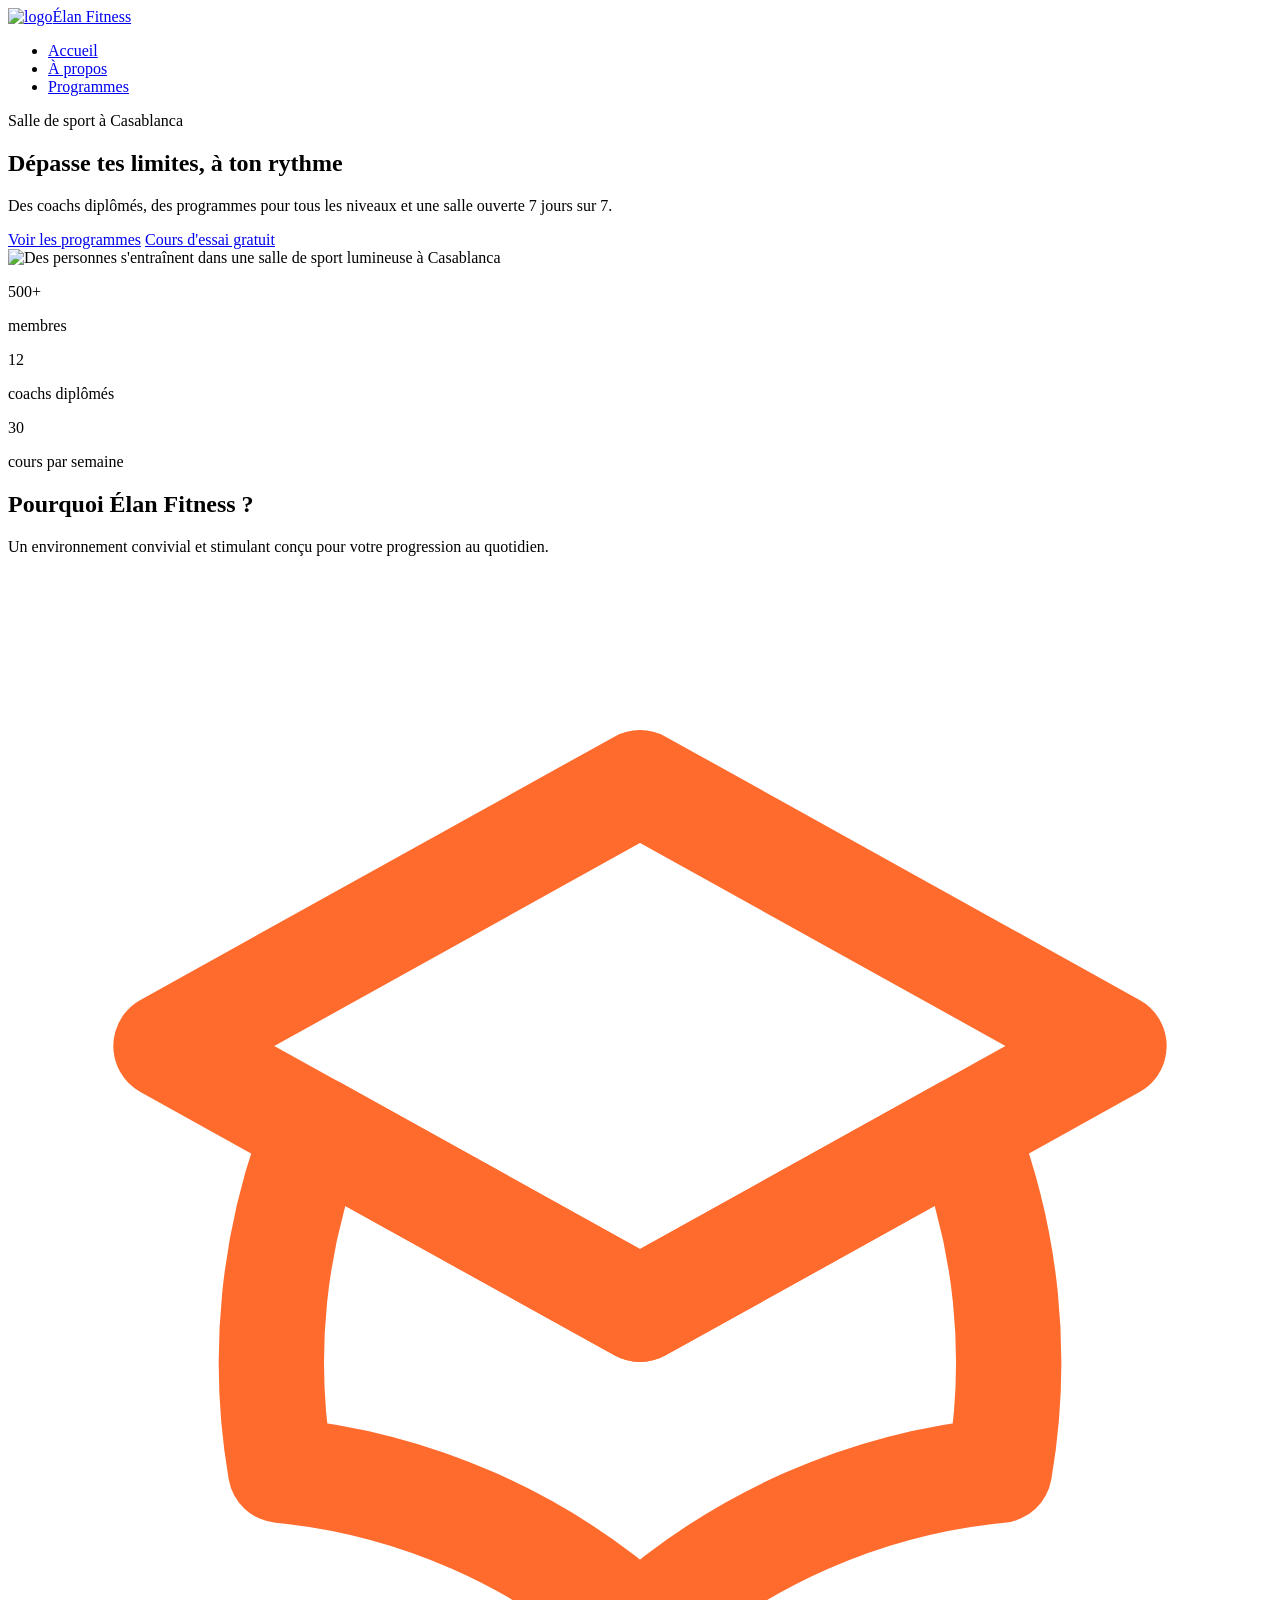
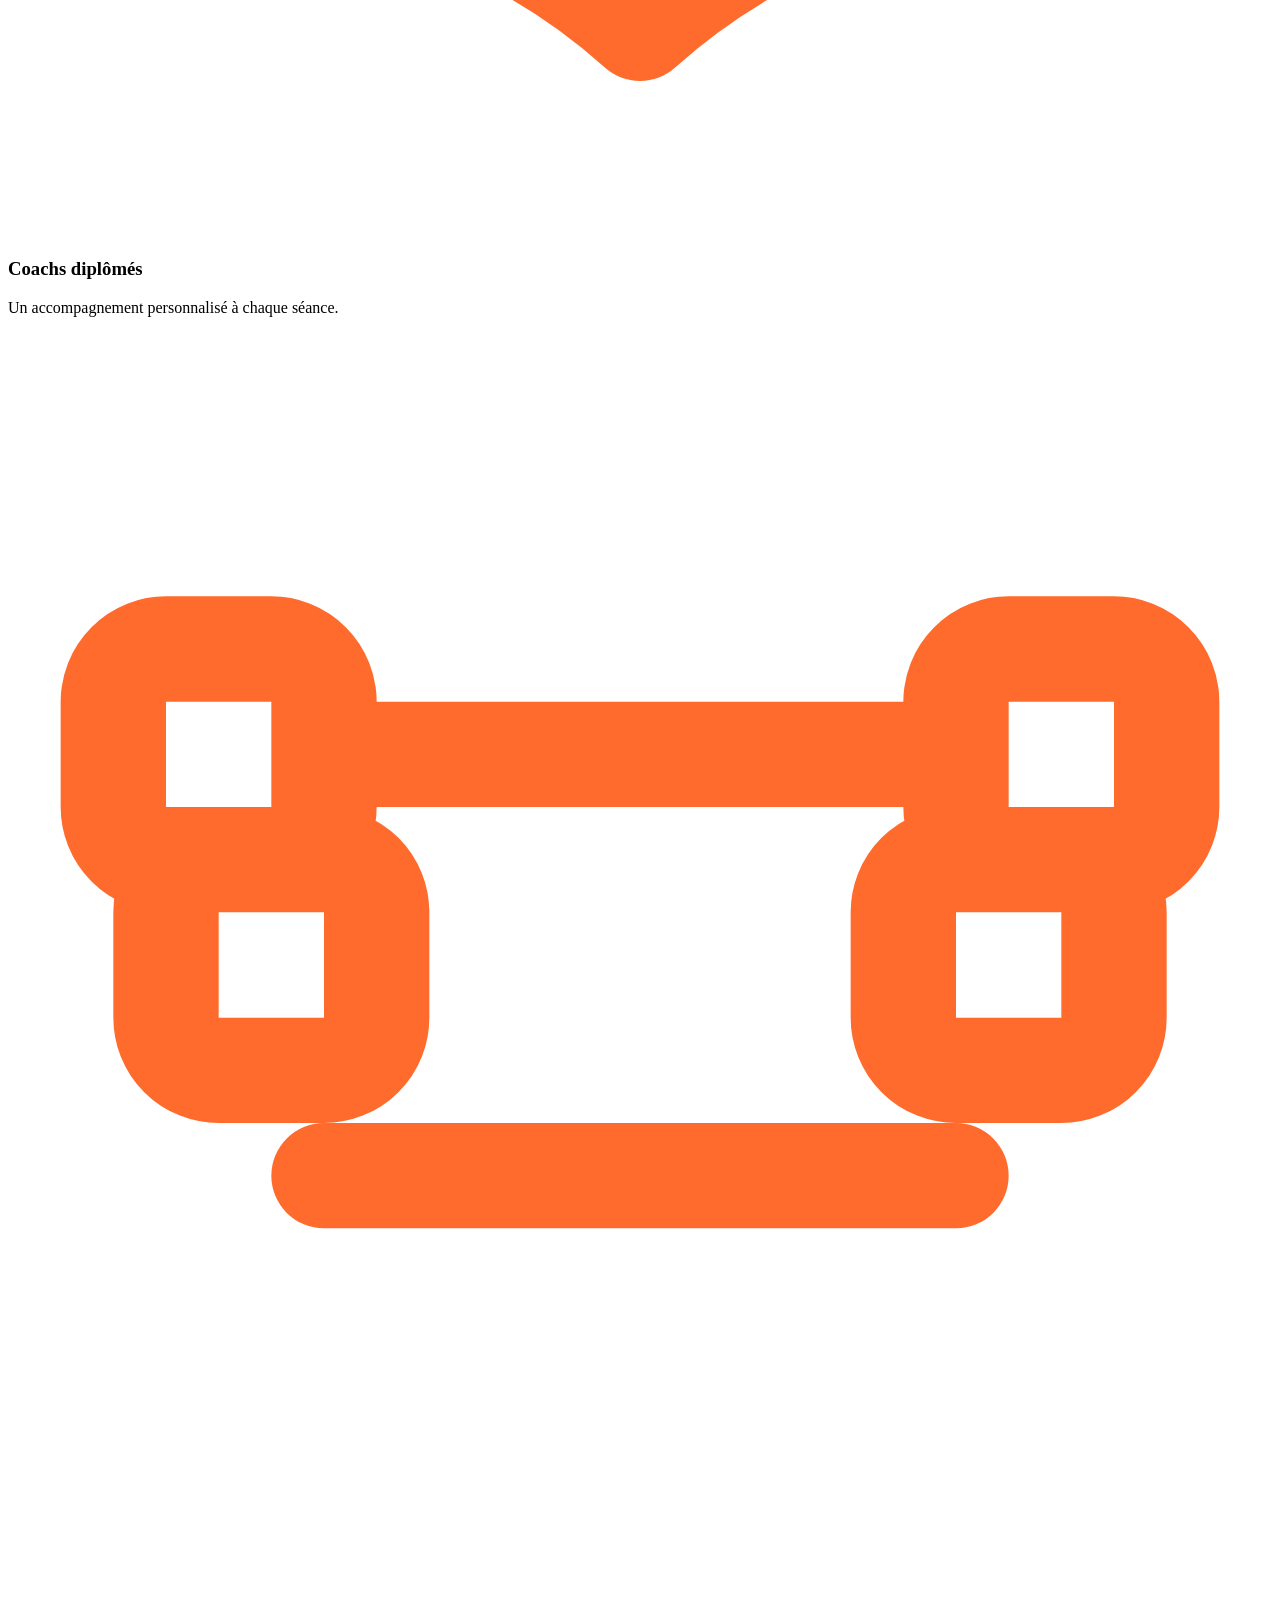
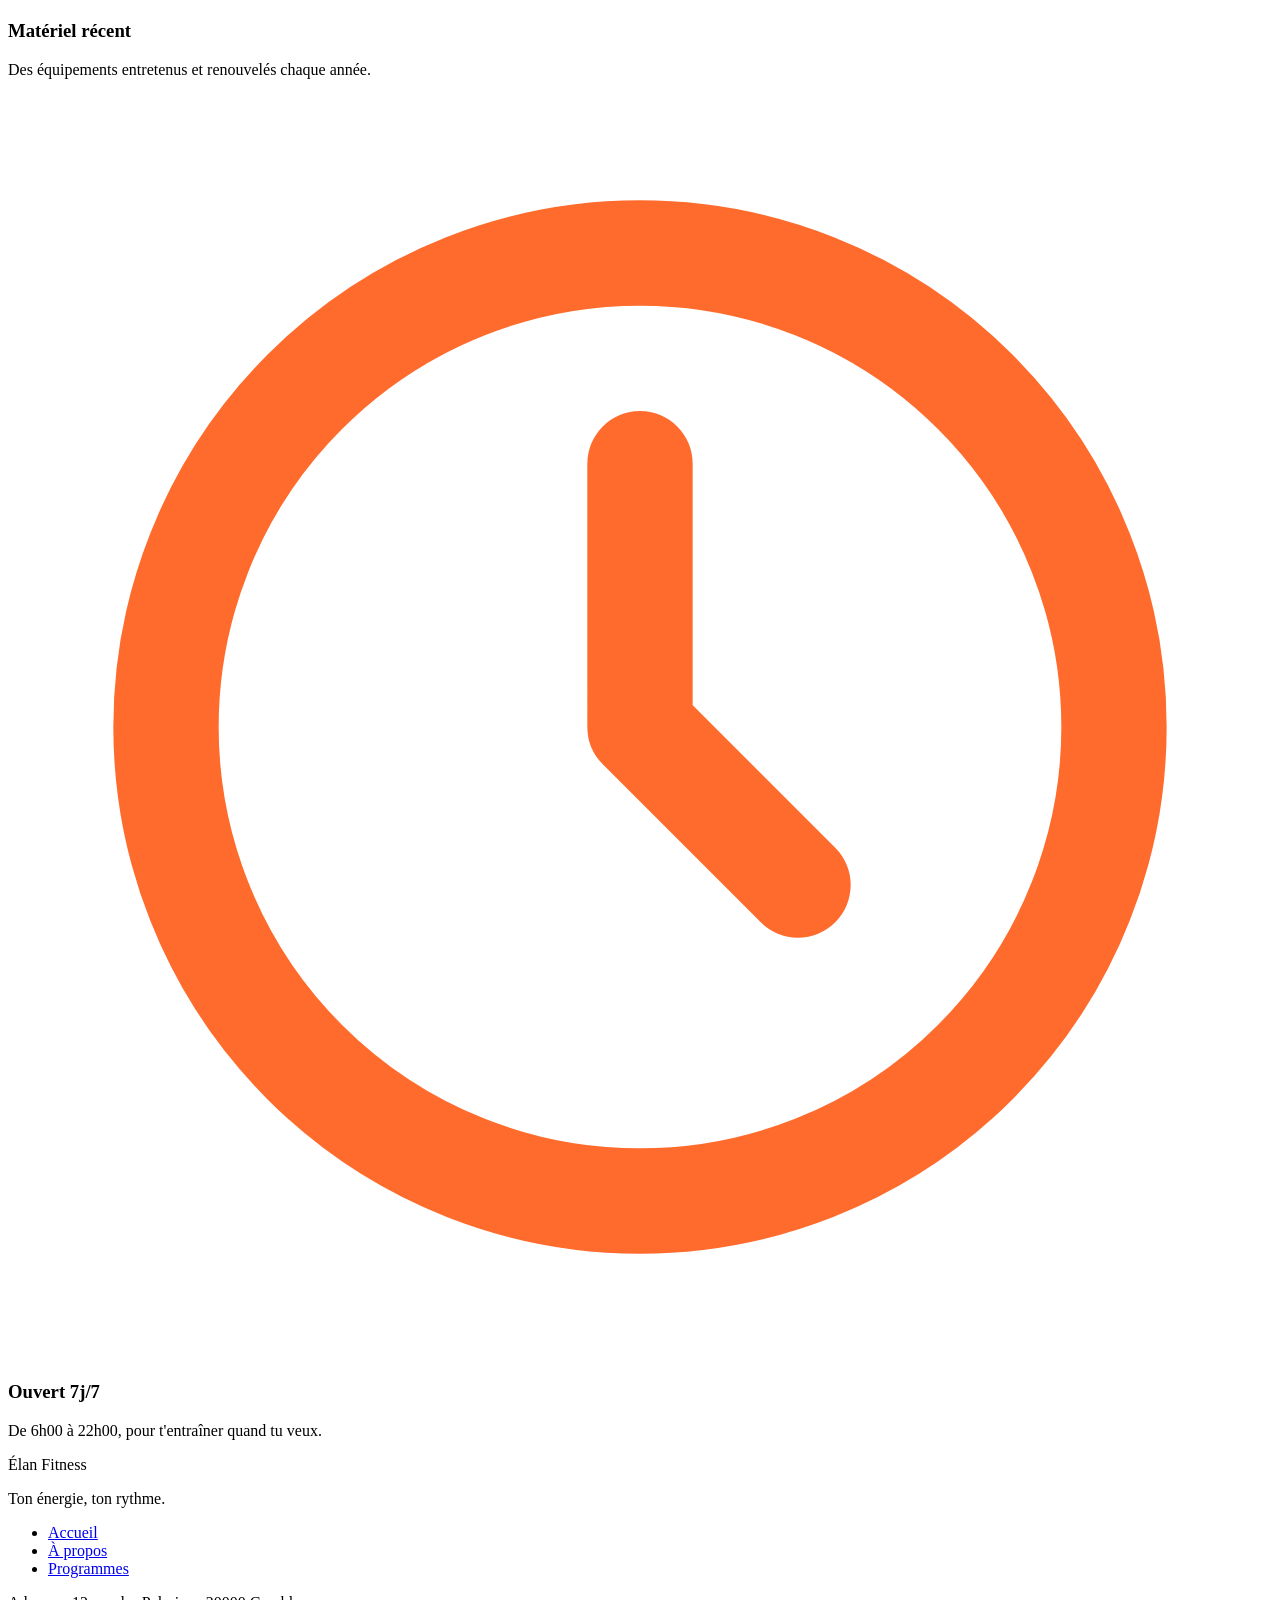
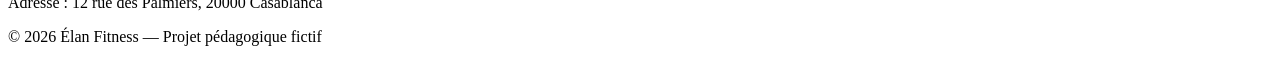
==== index.html @ 349bbafe "Add a logo" ====
<!DOCTYPE html>
<html lang="fr">
<head>
  <meta charset="UTF-8">
  <meta name="viewport" content="width=device-width, initial-scale=1">
  <meta name="description" content="Élan Fitness, salle de sport à Casablanca : musculation, yoga, cardio et boxe fitness avec des coachs diplômés. Réservez votre cours d'essai gratuit.">
  <title>Élan Fitness | Salle de sport à Casablanca</title>

  <link rel="preconnect" href="https://fonts.googleapis.com">
  <link rel="preconnect" href="https://fonts.gstatic.com" crossorigin>
  <link href="https://fonts.googleapis.com/css2?family=Inter:wght@400;500;600&family=Poppins:wght@600;700;800&display=swap" rel="stylesheet">

  <link rel="stylesheet" href="style.css">
</head>

<body>

  <header class="en-tete">
    <div class="conteneur en-tete-contenu">
      <a href="index.html" class="logo"><img src="fitnessLogo.jpg" alt="logo" width="60px">Élan Fitness</a>

      <nav aria-label="Navigation principale">
        <ul class="menu">
          <li><a href="index.html" class="lien-actif">Accueil</a></li>
          <li><a href="propos.html">À propos</a></li>
          <li><a href="programmes.html">Programmes</a></li>
        </ul>
      </nav>
    </div>
  </header>

  <main>

    <section id="accueil" class="hero">
      <div class="conteneur">

        <div class="hero-contenu">
          <div class="hero-texte">
            <p class="sur-titre">Salle de sport à Casablanca</p>
            <h1>Dépasse tes limites, à ton rythme</h1>
            <p class="hero-description">
              Des coachs diplômés, des programmes pour tous les niveaux et une salle ouverte 7 jours sur 7.
            </p>
            <div class="boutons">
              <a href="#programmes" class="bouton bouton-principal">Voir les programmes</a>
              <a href="#contact" class="bouton bouton-secondaire">Cours d'essai gratuit</a>
            </div>
          </div>

          <img class="hero-image" src="img/hero.jpg" alt="Des personnes s'entraînent dans une salle de sport lumineuse à Casablanca">
        </div>

        <div class="chiffres">
          <div class="chiffre">
            <p class="chiffre-nombre">500+</p>
            <p>membres</p>
          </div>
          <div class="chiffre">
            <p class="chiffre-nombre">12</p>
            <p>coachs diplômés</p>
          </div>
          <div class="chiffre">
            <p class="chiffre-nombre">30</p>
            <p>cours par semaine</p>
          </div>
        </div>

      </div>
    </section>

    <section class="section section-blanche">
      <div class="conteneur">

        <div class="section-titre">
          <h2>Pourquoi Élan Fitness ?</h2>
          <p>Un environnement convivial et stimulant conçu pour votre progression au quotidien.</p>
        </div>

        <div class="cartes">
          <article class="carte carte-avantage">
            <div class="icone"><img src="img/icone-coach.svg" alt=""></div>
            <h3>Coachs diplômés</h3>
            <p>Un accompagnement personnalisé à chaque séance.</p>
          </article>

          <article class="carte carte-avantage">
            <div class="icone"><img src="img/icone-materiel.svg" alt=""></div>
            <h3>Matériel récent</h3>
            <p>Des équipements entretenus et renouvelés chaque année.</p>
          </article>

          <article class="carte carte-avantage">
            <div class="icone"><img src="img/icone-horloge.svg" alt=""></div>
            <h3>Ouvert 7j/7</h3>
            <p>De 6h00 à 22h00, pour t'entraîner quand tu veux.</p>
          </article>
        </div>

      </div>
    </section>

  </main>

  <footer class="pied-de-page">
    <div class="conteneur">

      <div class="pied-haut">
        <div>
          <p class="logo logo-clair">Élan Fitness</p>
          <p class="slogan">Ton énergie, ton rythme.</p>
        </div>

        <nav aria-label="Navigation du pied de page">
          <ul class="menu menu-pied">
            <li><a href="index.html">Accueil</a></li>
            <li><a href="propos.html">À propos</a></li>
            <li><a href="programmes.html">Programmes</a></li>
          </ul>
        </nav>
      </div>

      <div class="pied-bas">
        <p>Adresse : 12 rue des Palmiers, 20000 Casablanca</p>
        <p>&copy; 2026 Élan Fitness — Projet pédagogique fictif</p>
      </div>

    </div>
  </footer>

</body>
</html>
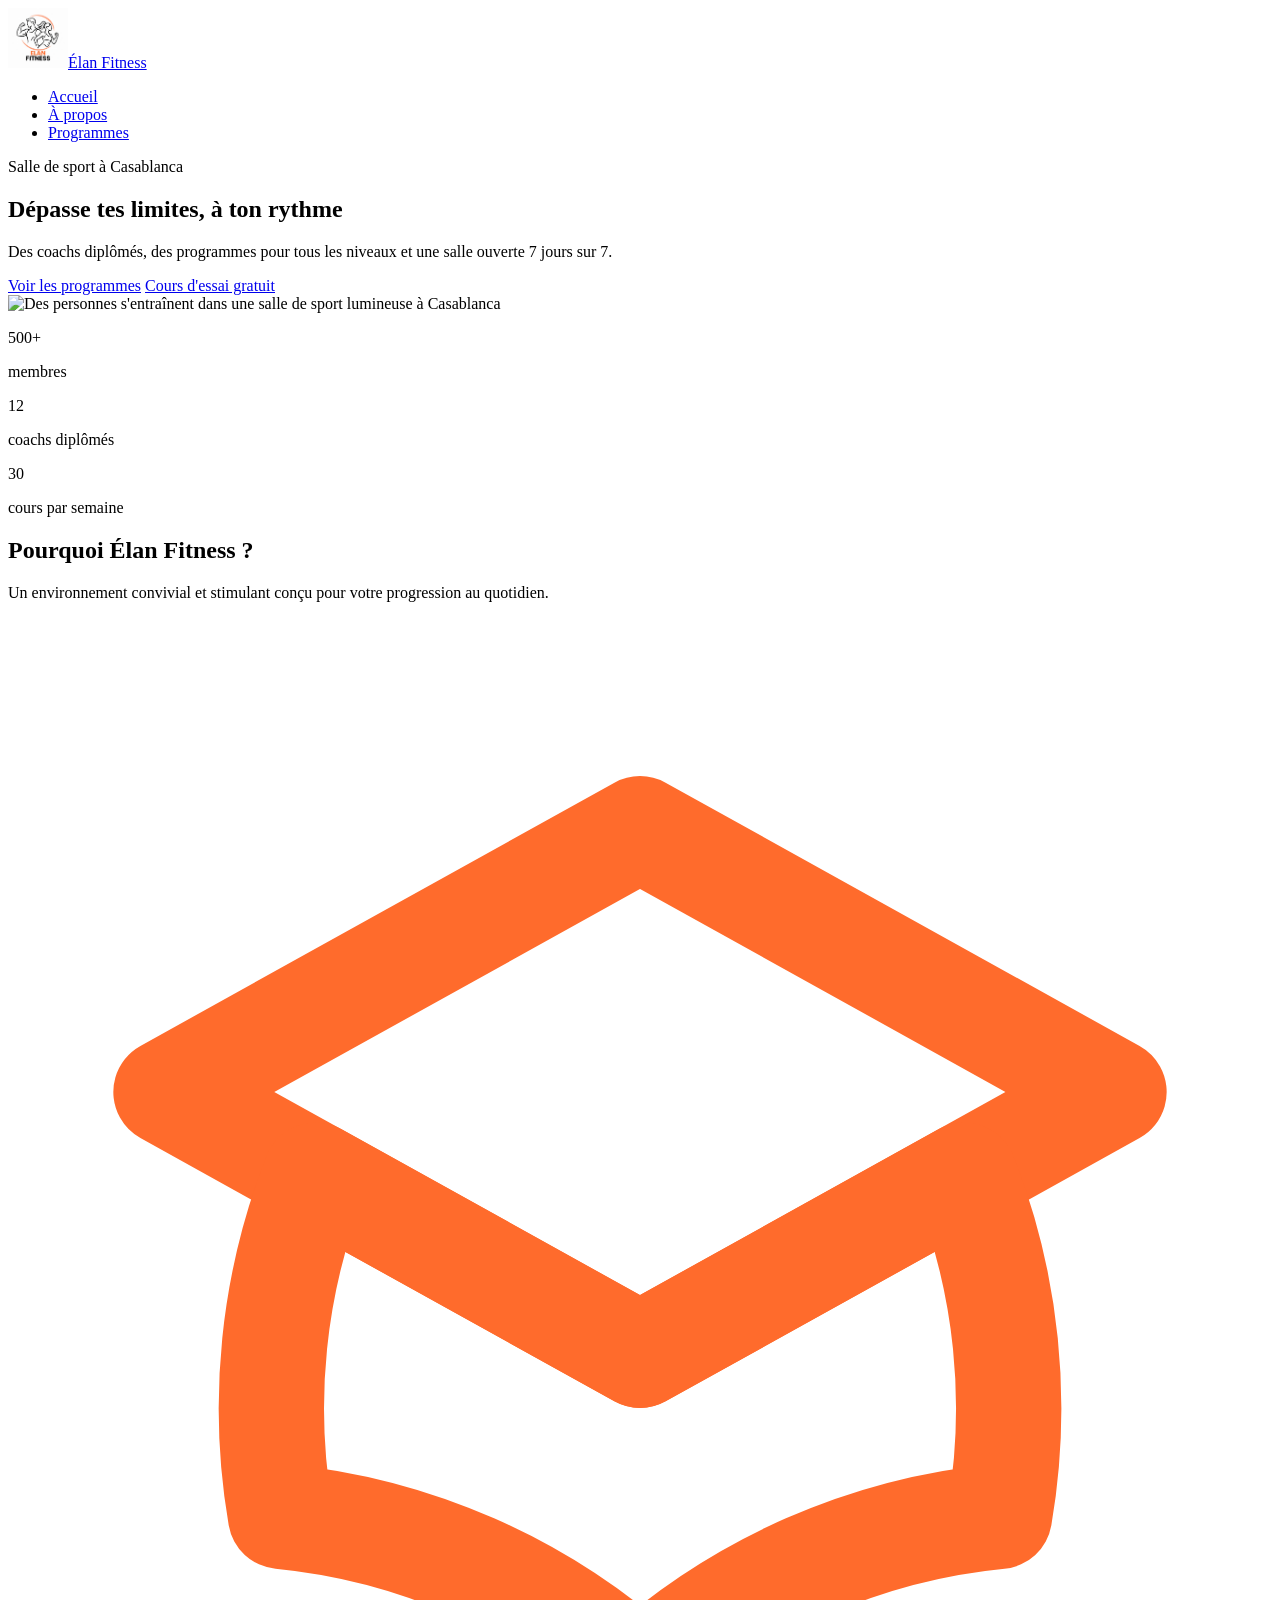
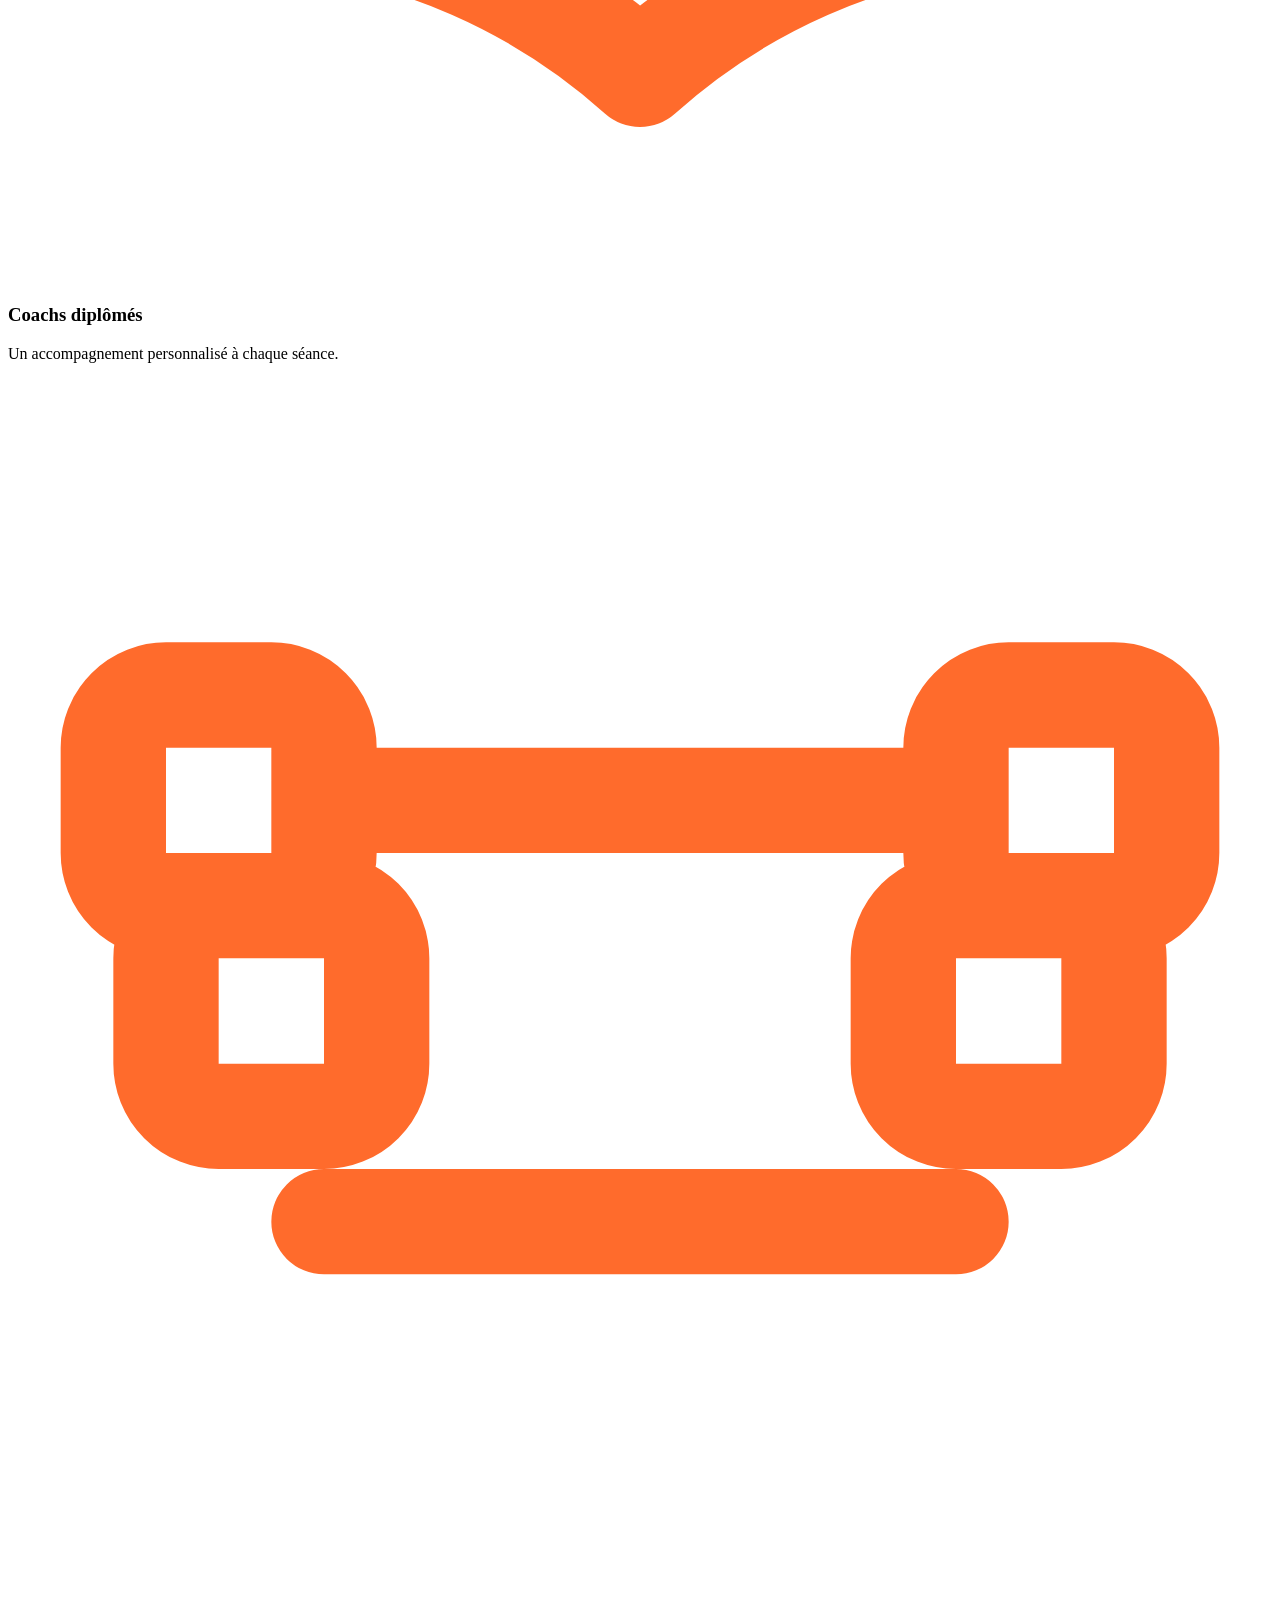
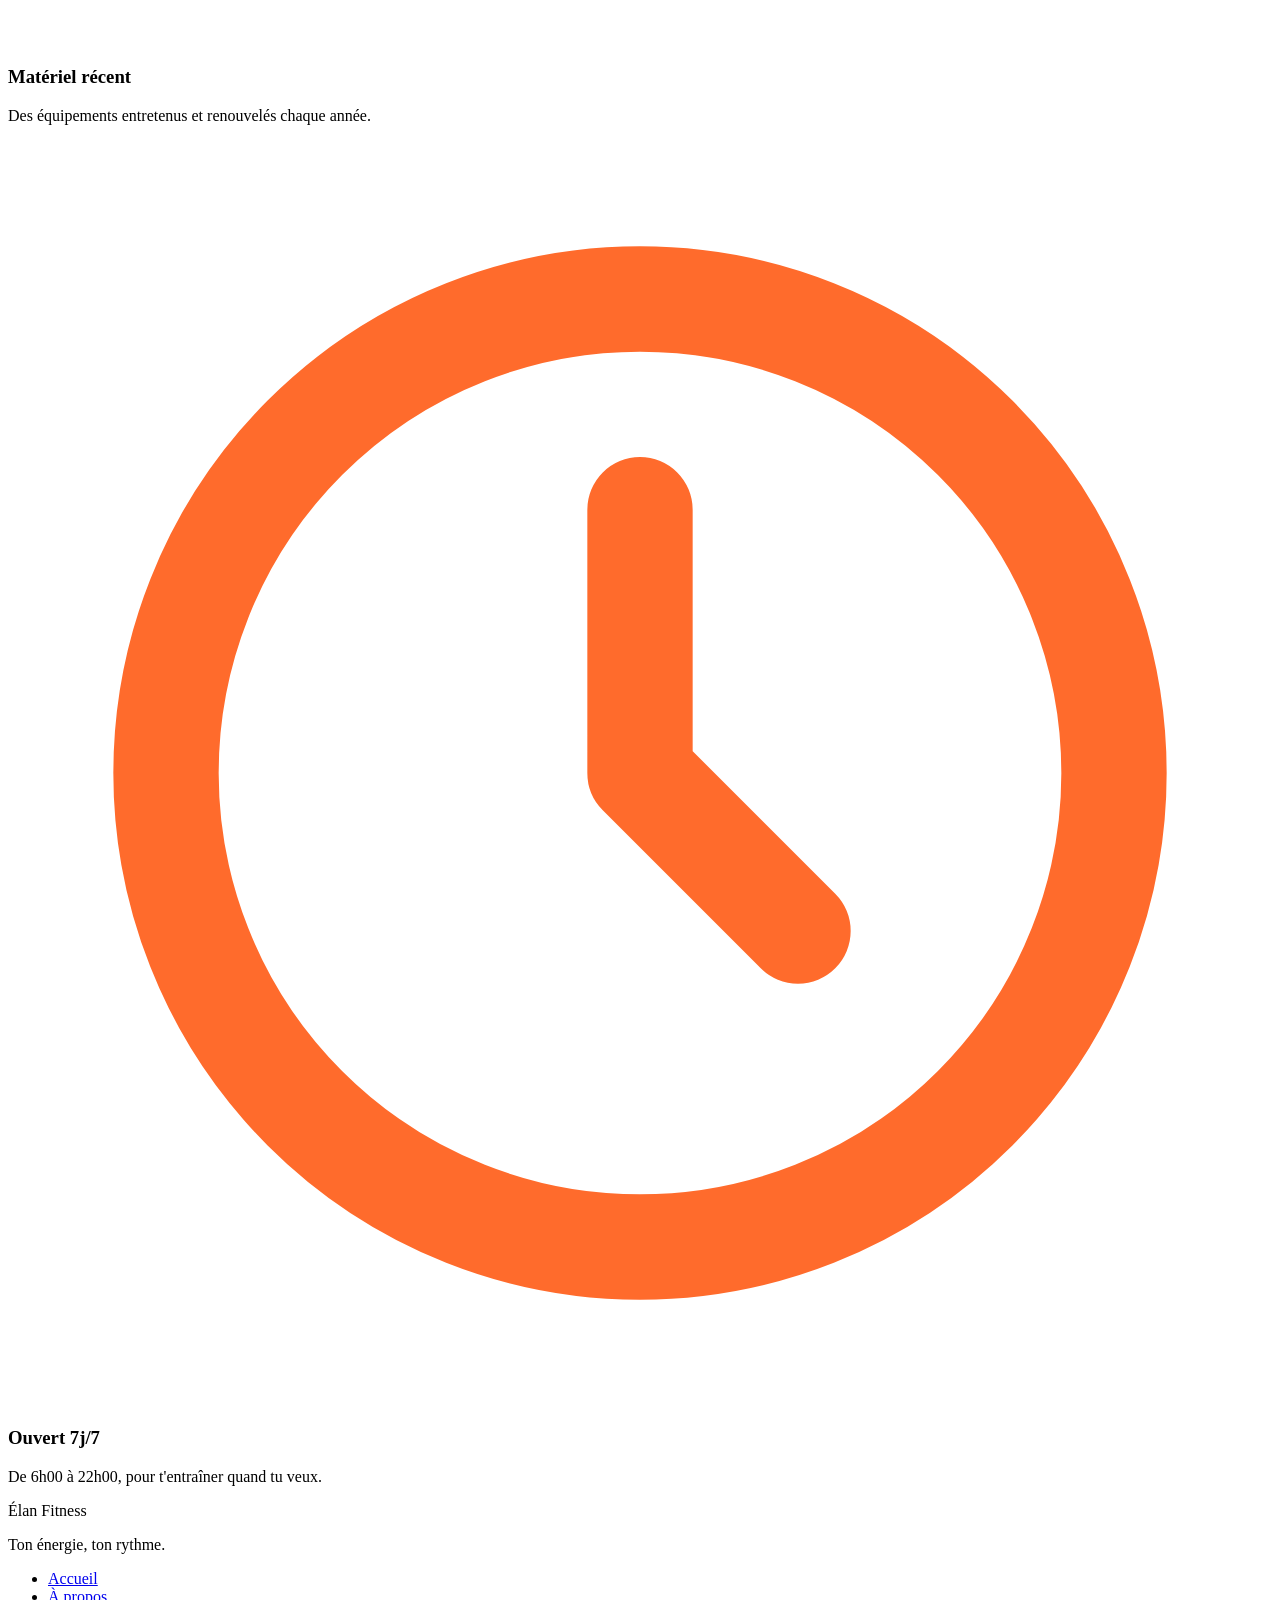
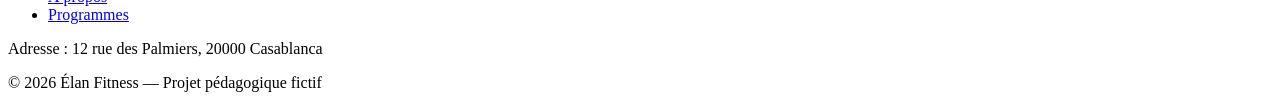
==== commit 3fac2813: "Modification sur logo" ====
--- a/index.html
+++ b/index.html
@@ -17,7 +17,7 @@
 
   <header class="en-tete">
     <div class="conteneur en-tete-contenu">
-      <a href="index.html" class="logo"><img src="fitnessLogo.jpg" alt="logo" width="60px">Élan Fitness</a>
+      <a href="index.html" class="logo"><img src="img/fitnessLogo.jpg" alt="logo" width="60px">Élan Fitness</a>
 
       <nav aria-label="Navigation principale">
         <ul class="menu">
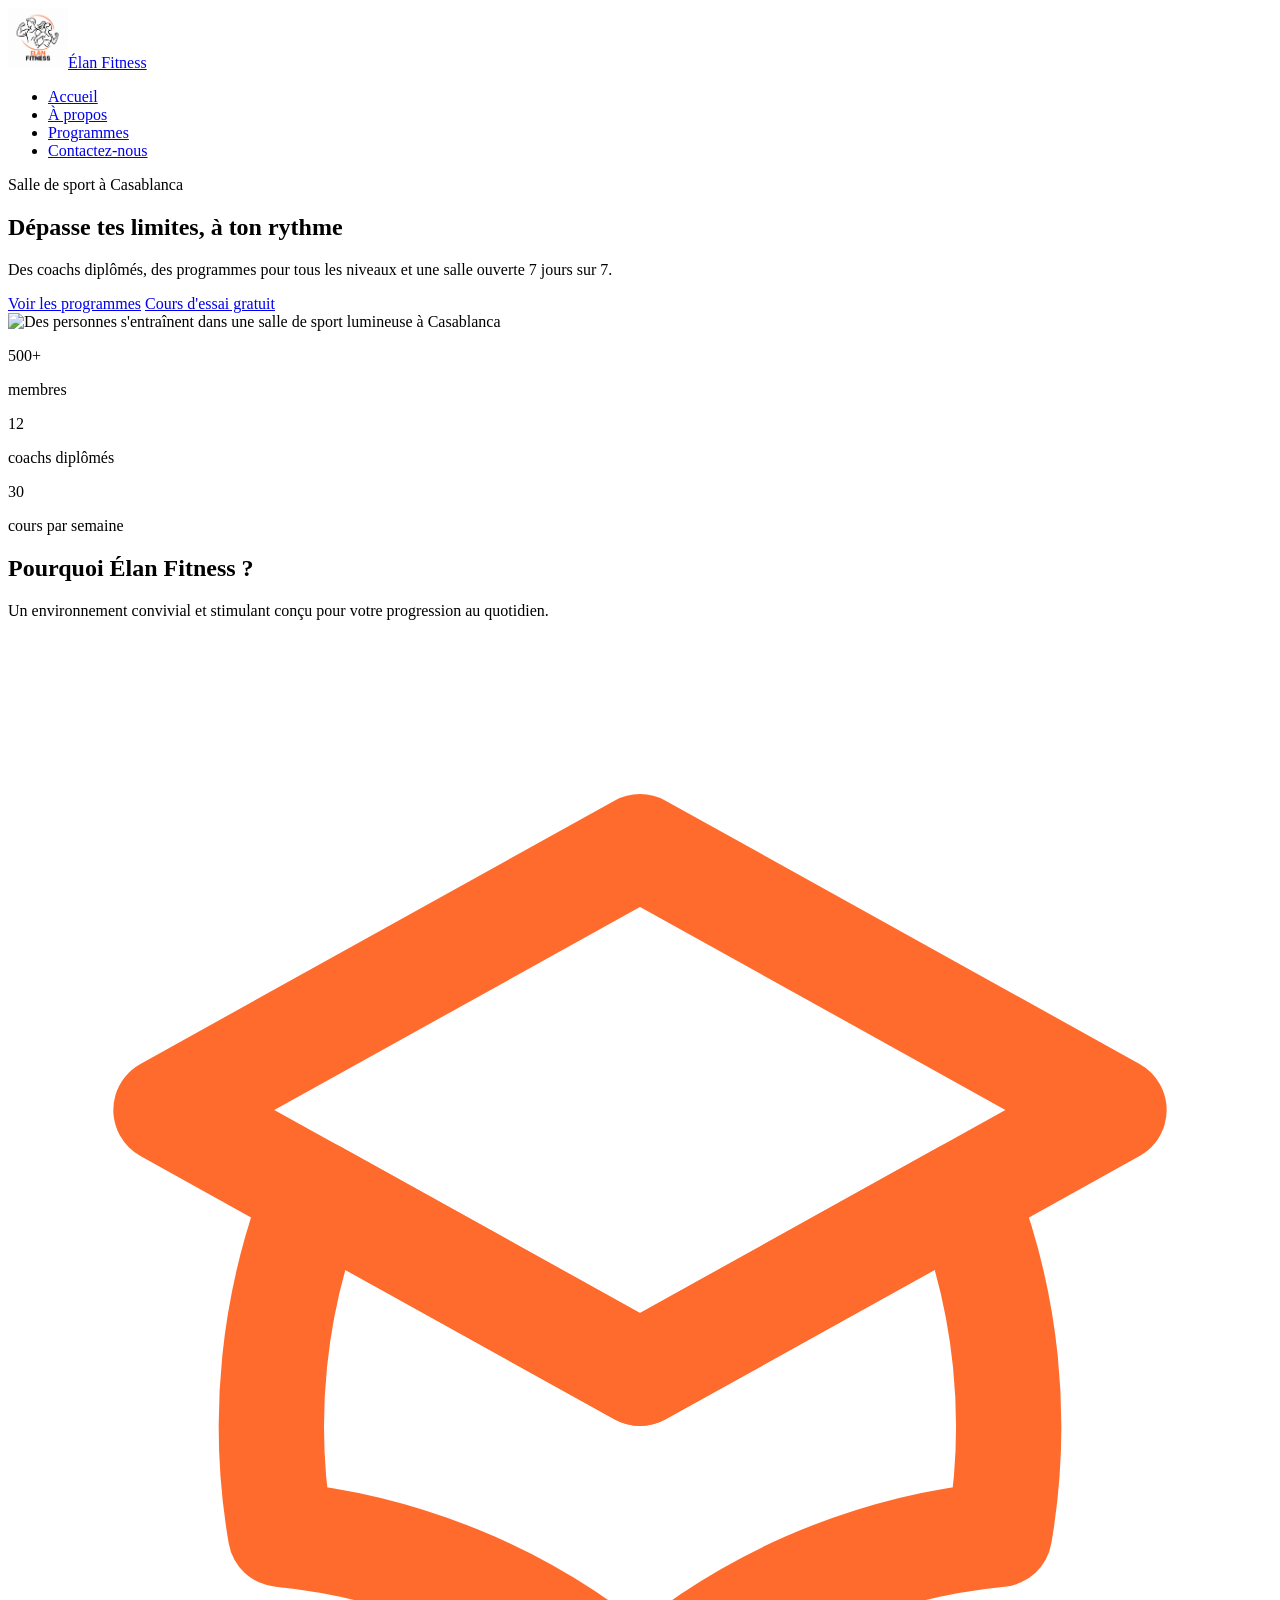
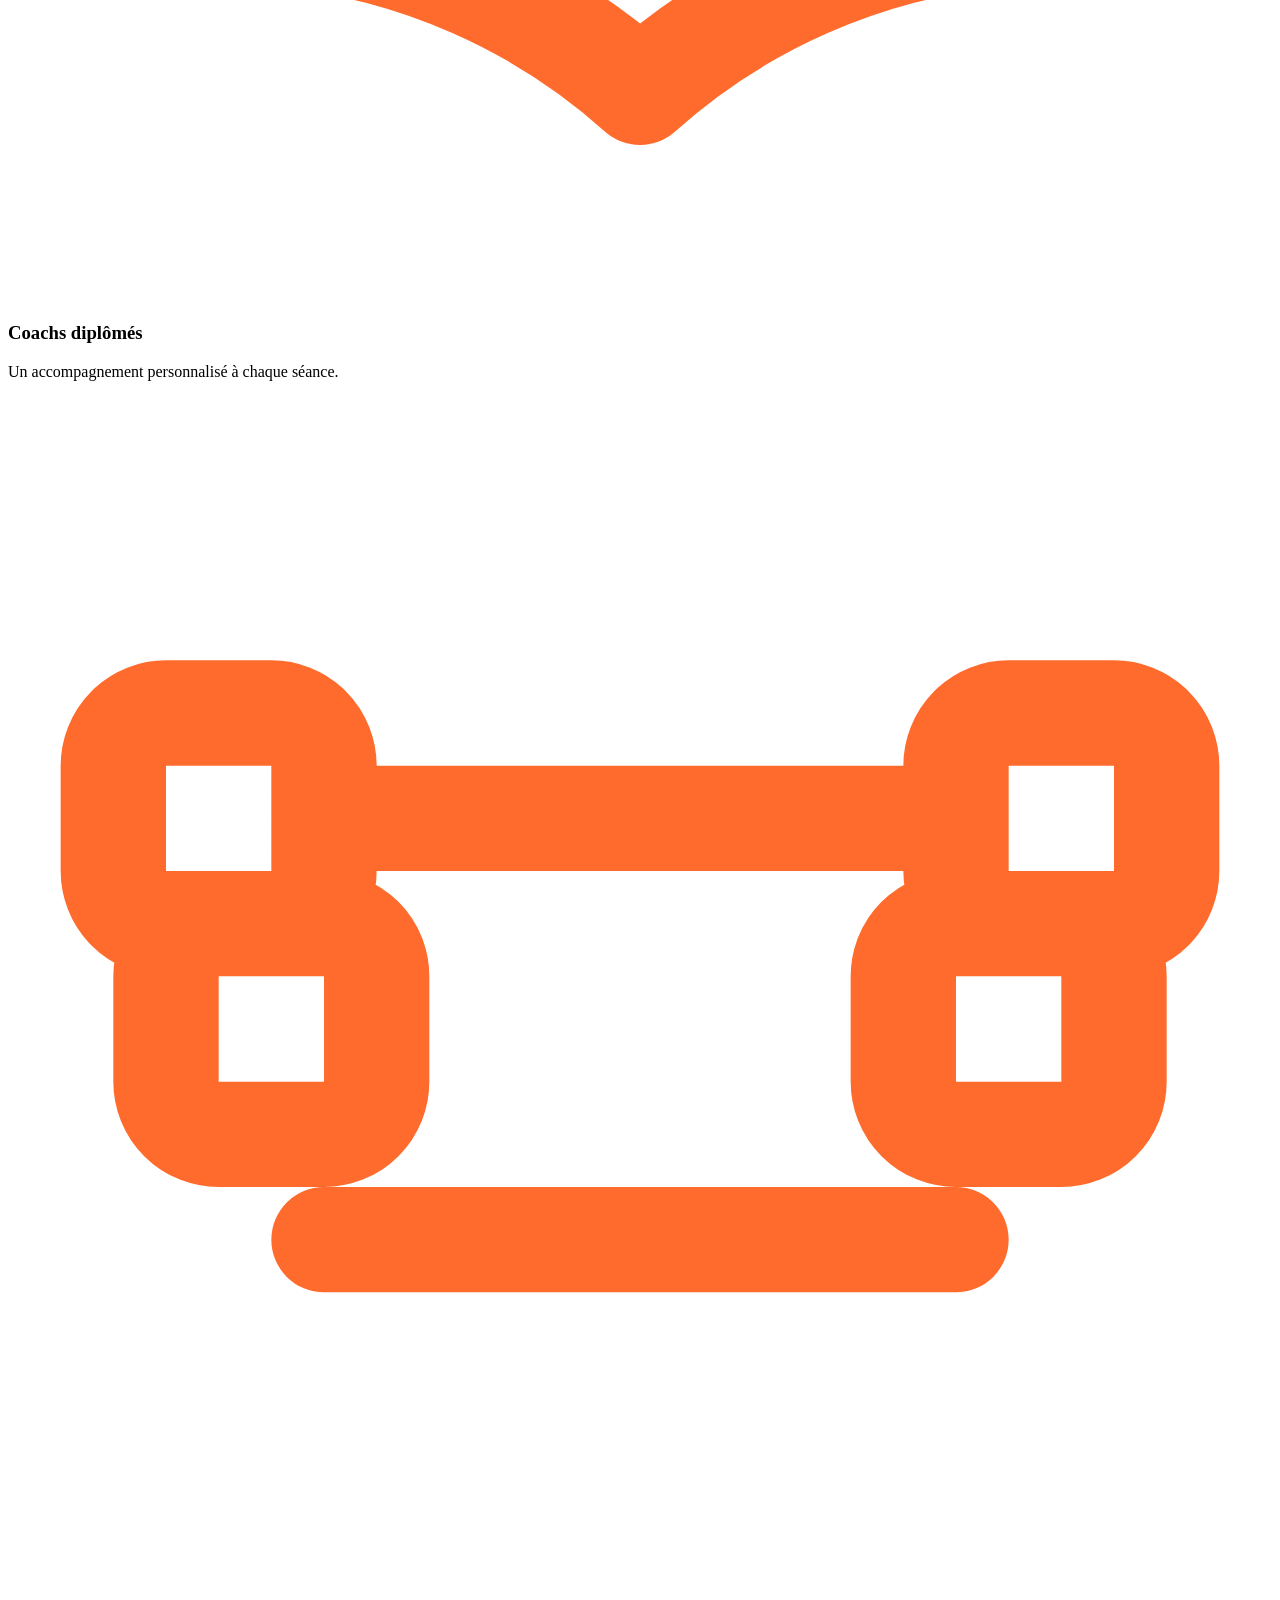
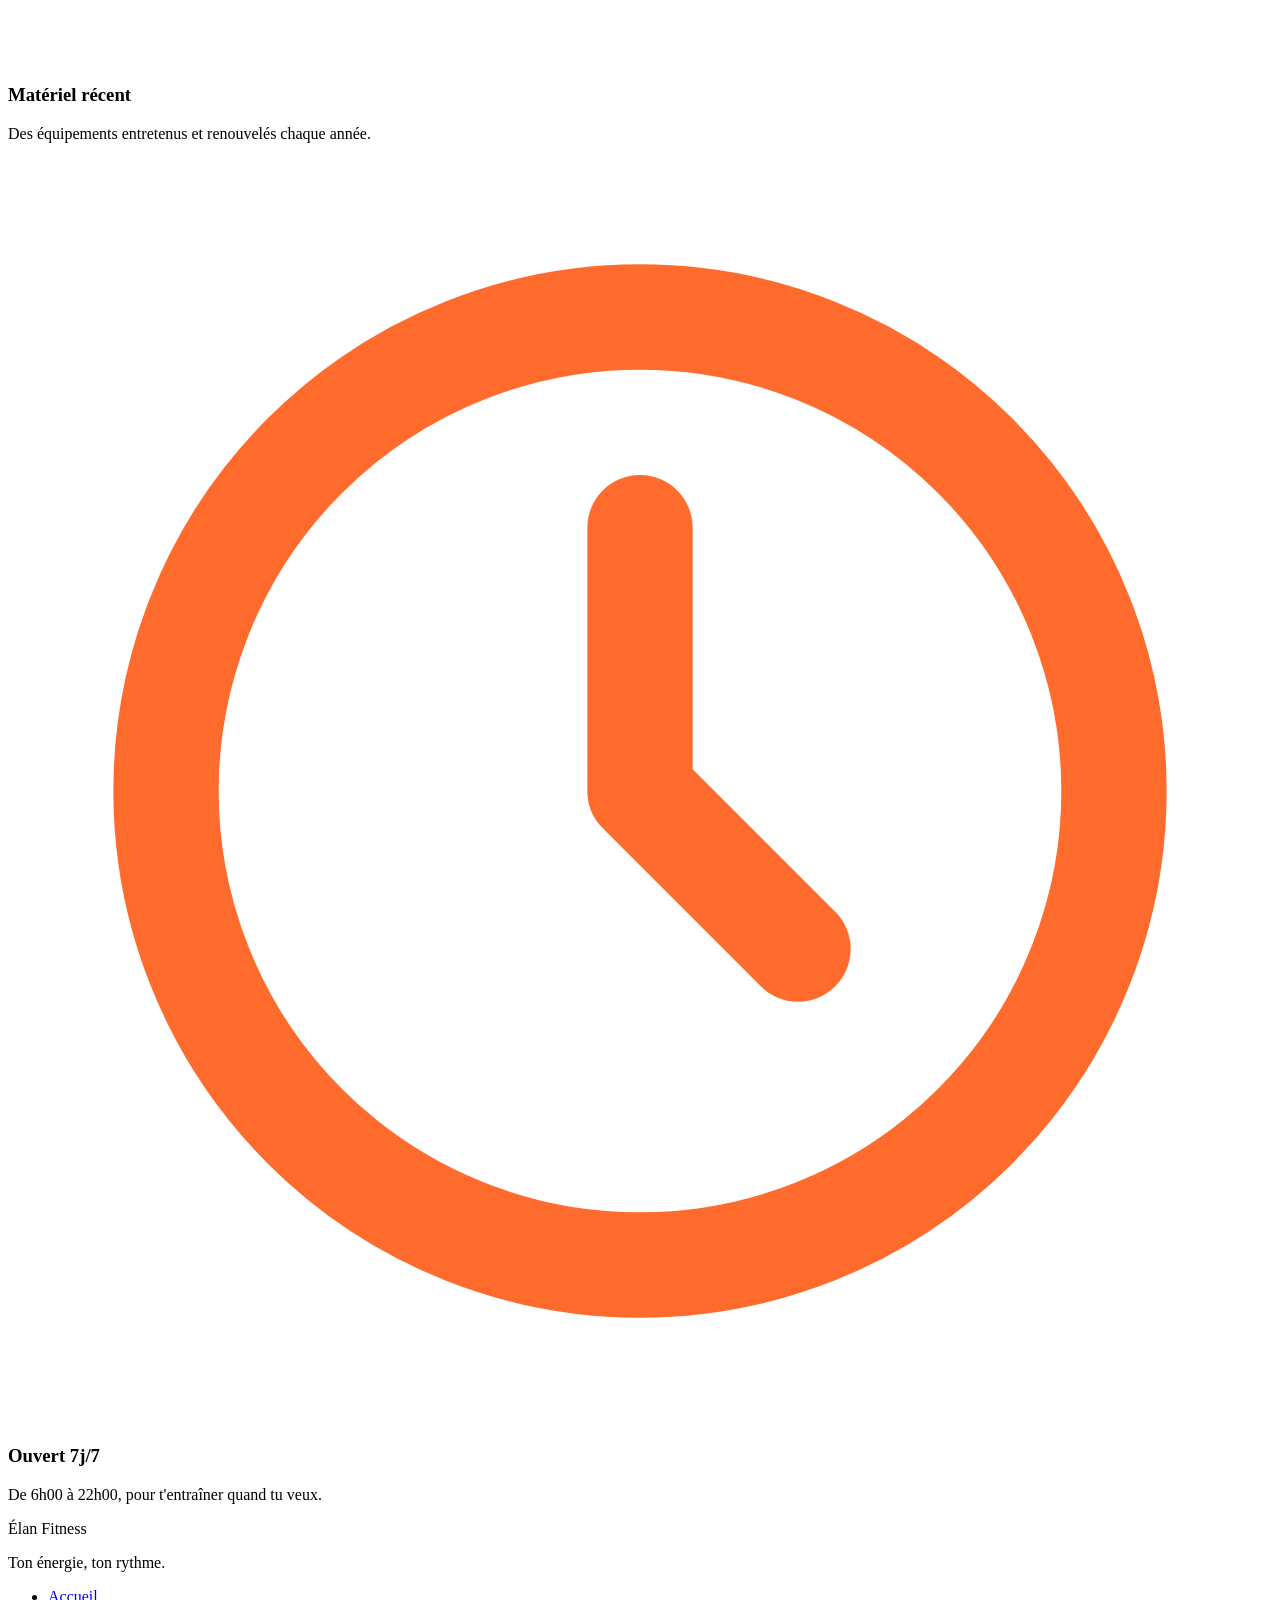
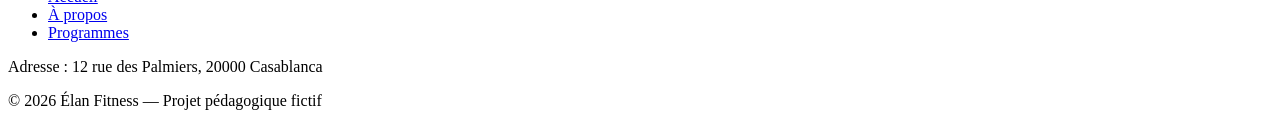
==== commit d12502ae: "adding a list 'contactez-nous'" ====
--- a/index.html
+++ b/index.html
@@ -24,6 +24,7 @@
           <li><a href="index.html" class="lien-actif">Accueil</a></li>
           <li><a href="propos.html">À propos</a></li>
           <li><a href="programmes.html">Programmes</a></li>
+          <li><a href="contact.html">Contactez-nous</a></li>
         </ul>
       </nav>
     </div>
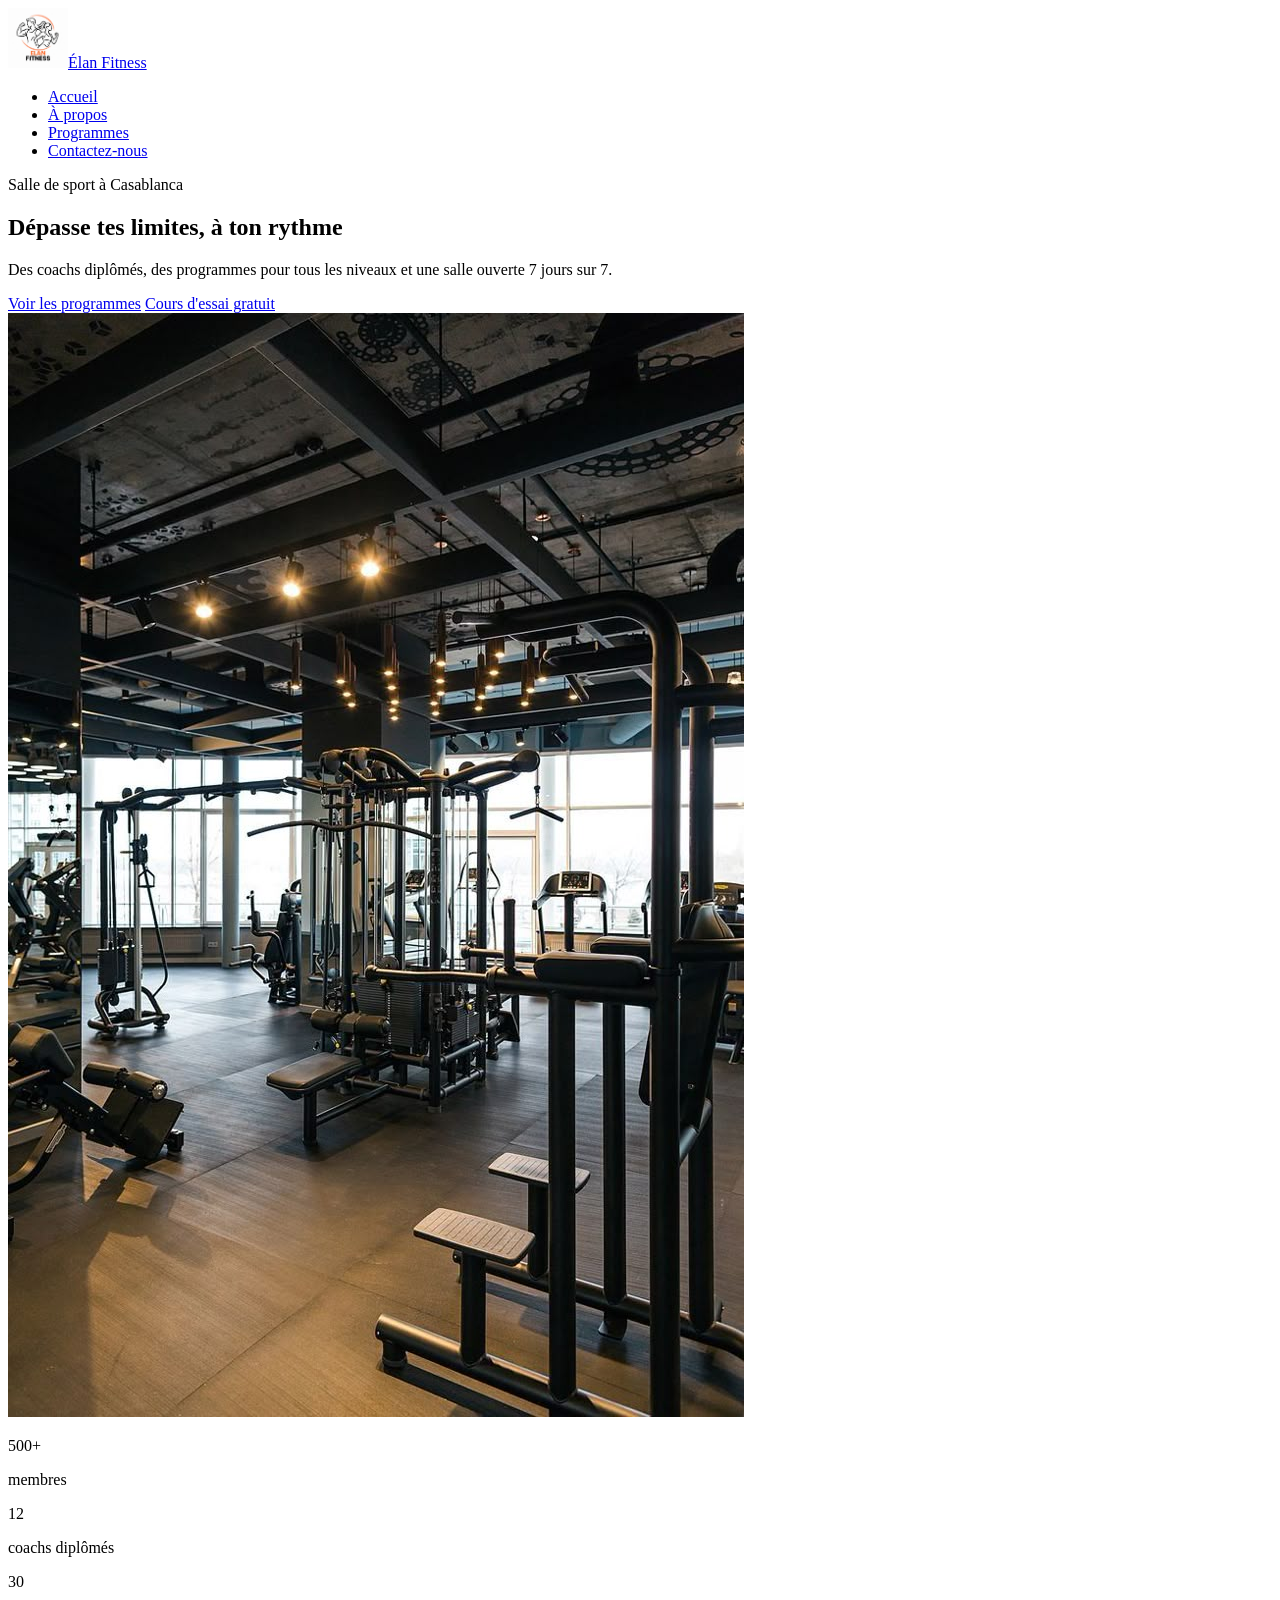
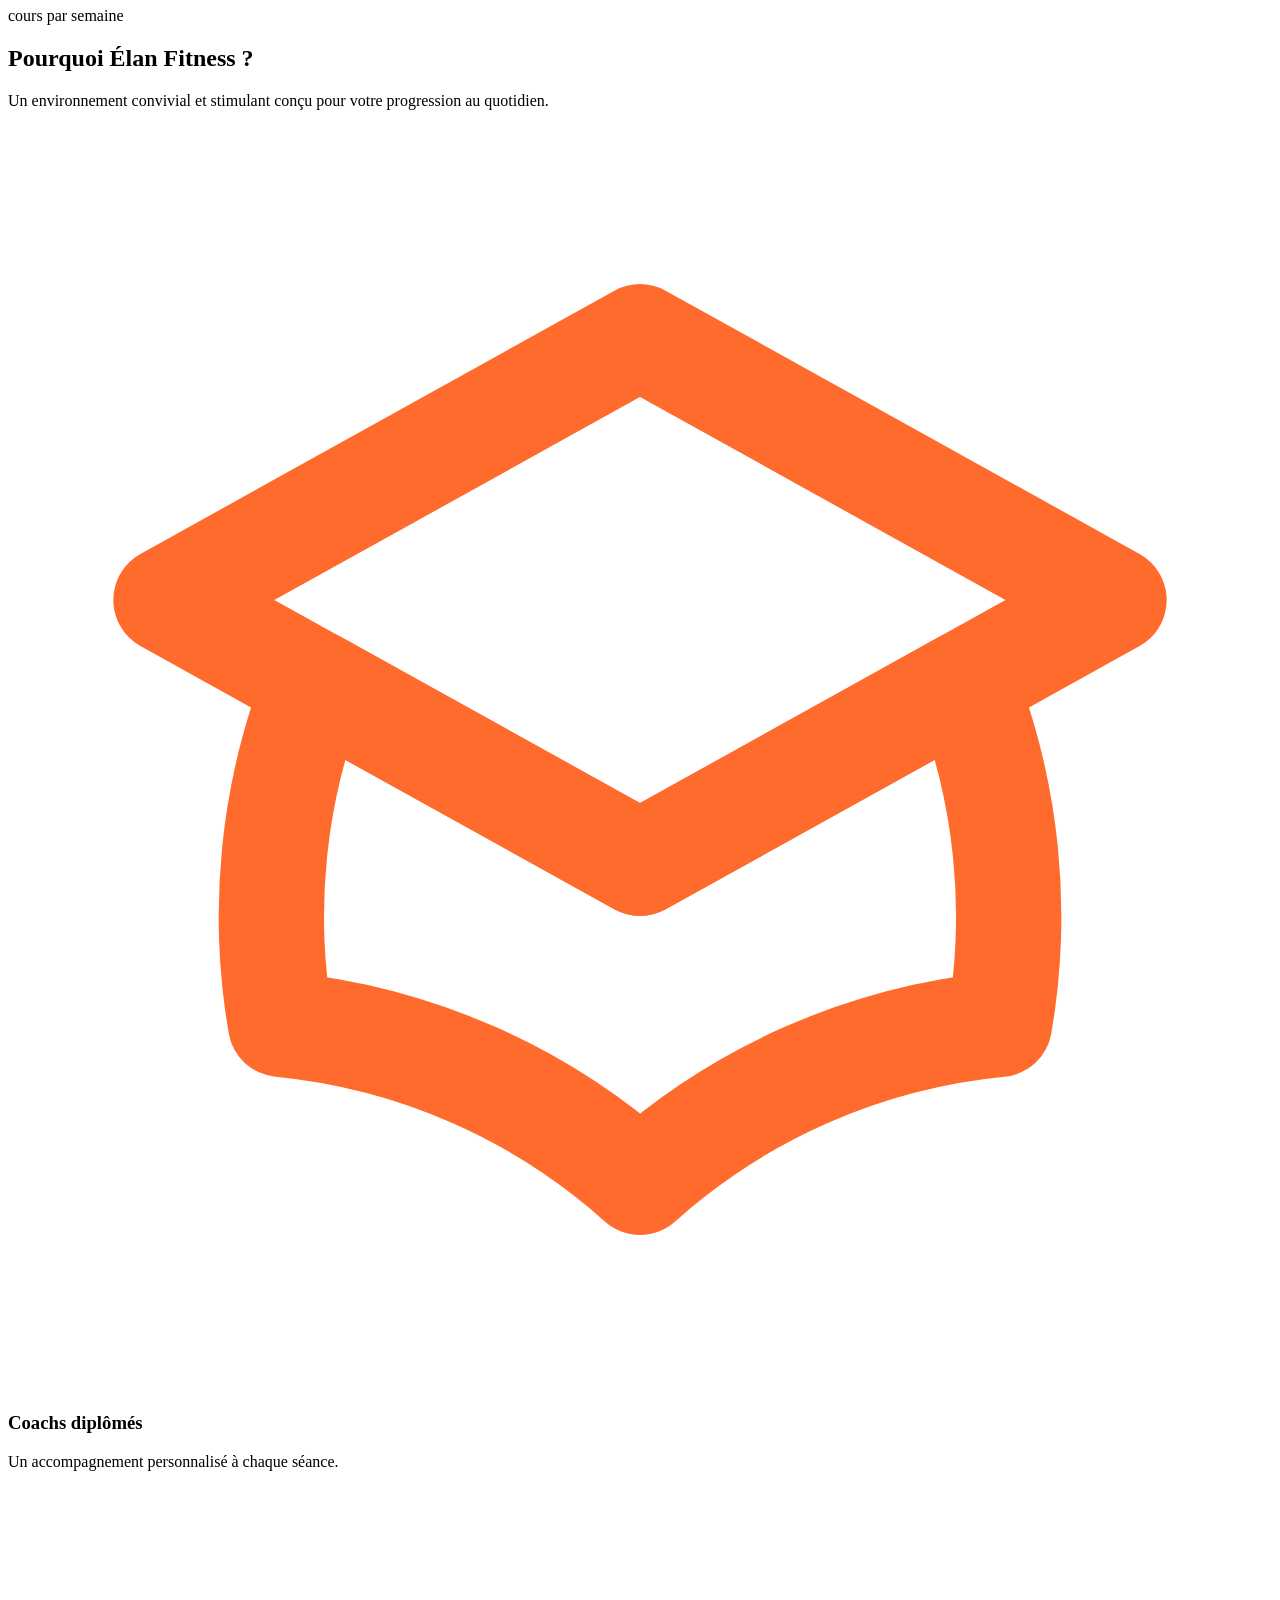
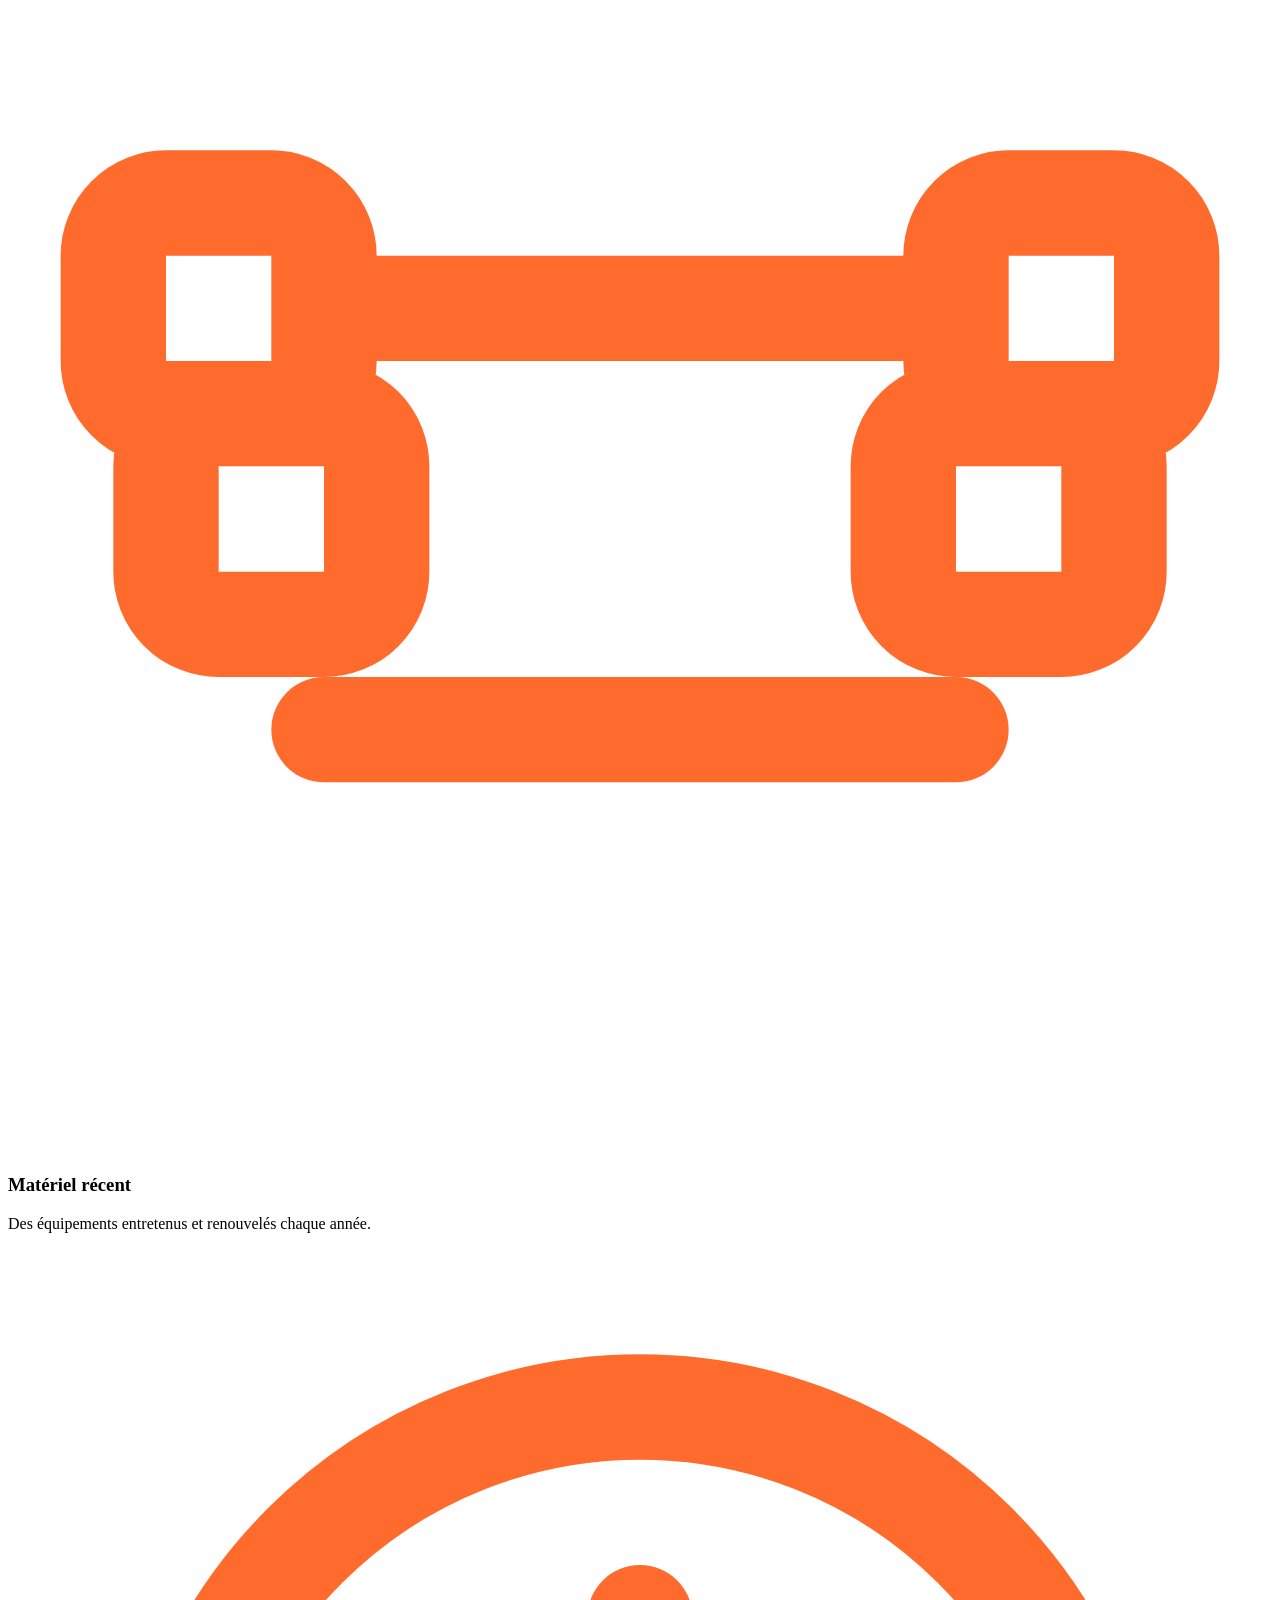
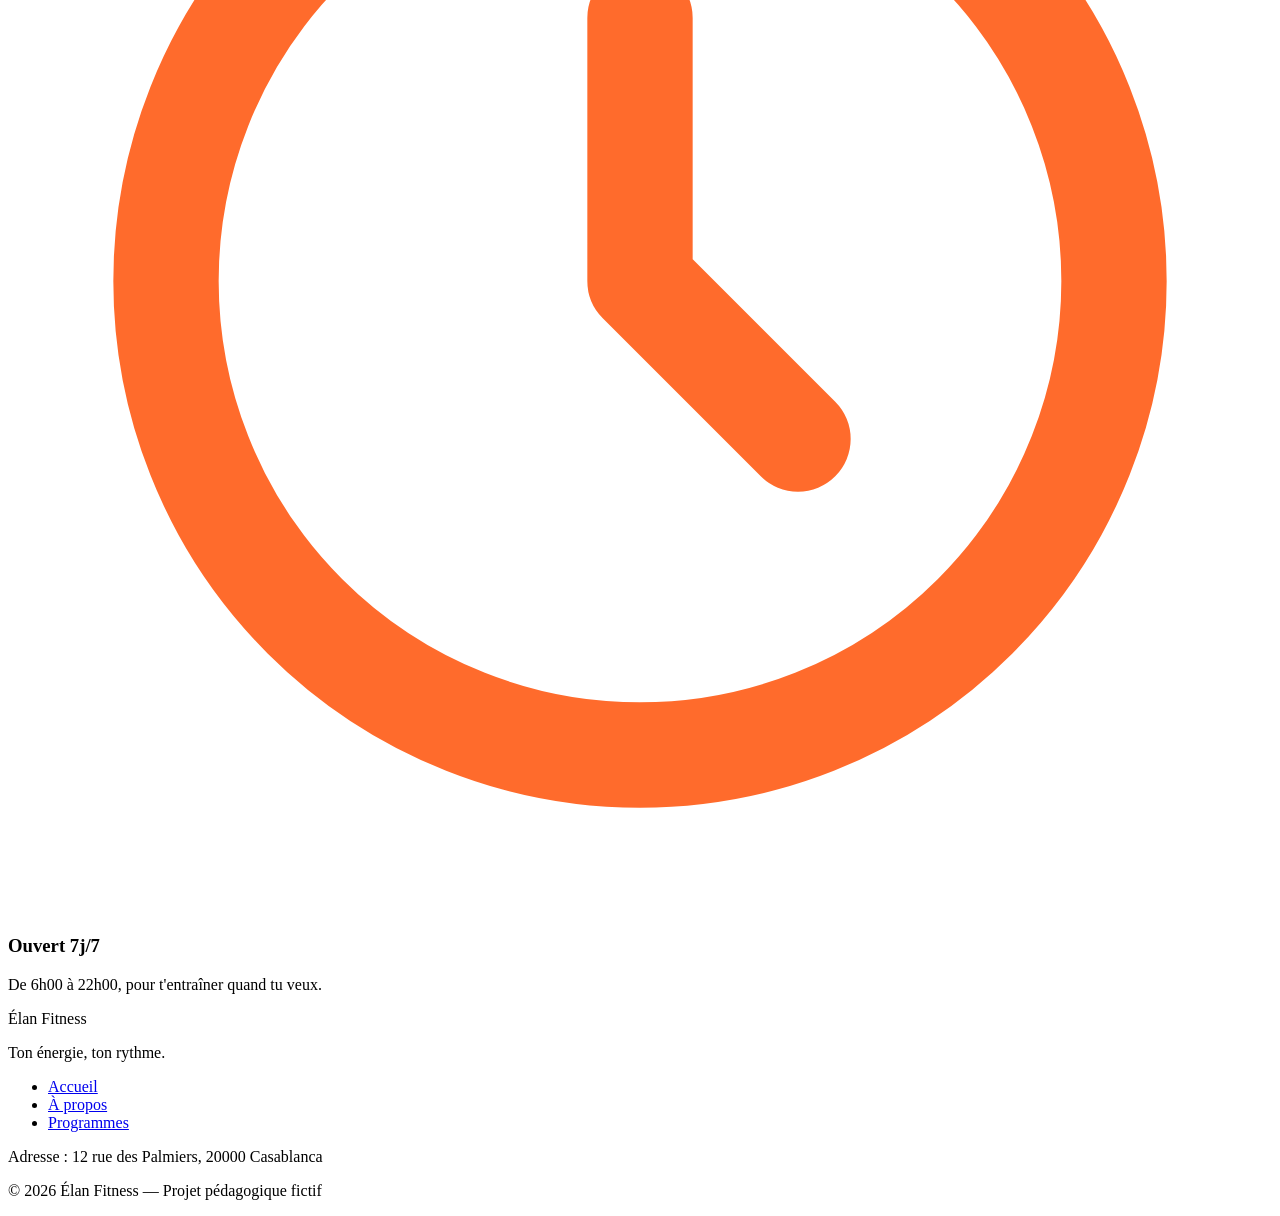
==== commit 15719bc7: "adding a pictures file & adding first img" ====
--- a/index.html
+++ b/index.html
@@ -43,12 +43,12 @@
               Des coachs diplômés, des programmes pour tous les niveaux et une salle ouverte 7 jours sur 7.
             </p>
             <div class="boutons">
-              <a href="#programmes" class="bouton bouton-principal">Voir les programmes</a>
-              <a href="#contact" class="bouton bouton-secondaire">Cours d'essai gratuit</a>
+              <a href="programmes.html" class="bouton bouton-principal">Voir les programmes</a>
+              <a href="contact.html" class="bouton bouton-secondaire">Cours d'essai gratuit</a>
             </div>
           </div>
 
-          <img class="hero-image" src="img/hero.jpg" alt="Des personnes s'entraînent dans une salle de sport lumineuse à Casablanca">
+          <img class="hero-image" src="img1/img01.jpg" alt="Des personnes s'entraînent dans une salle de sport lumineuse à Casablanca">
         </div>
 
         <div class="chiffres">
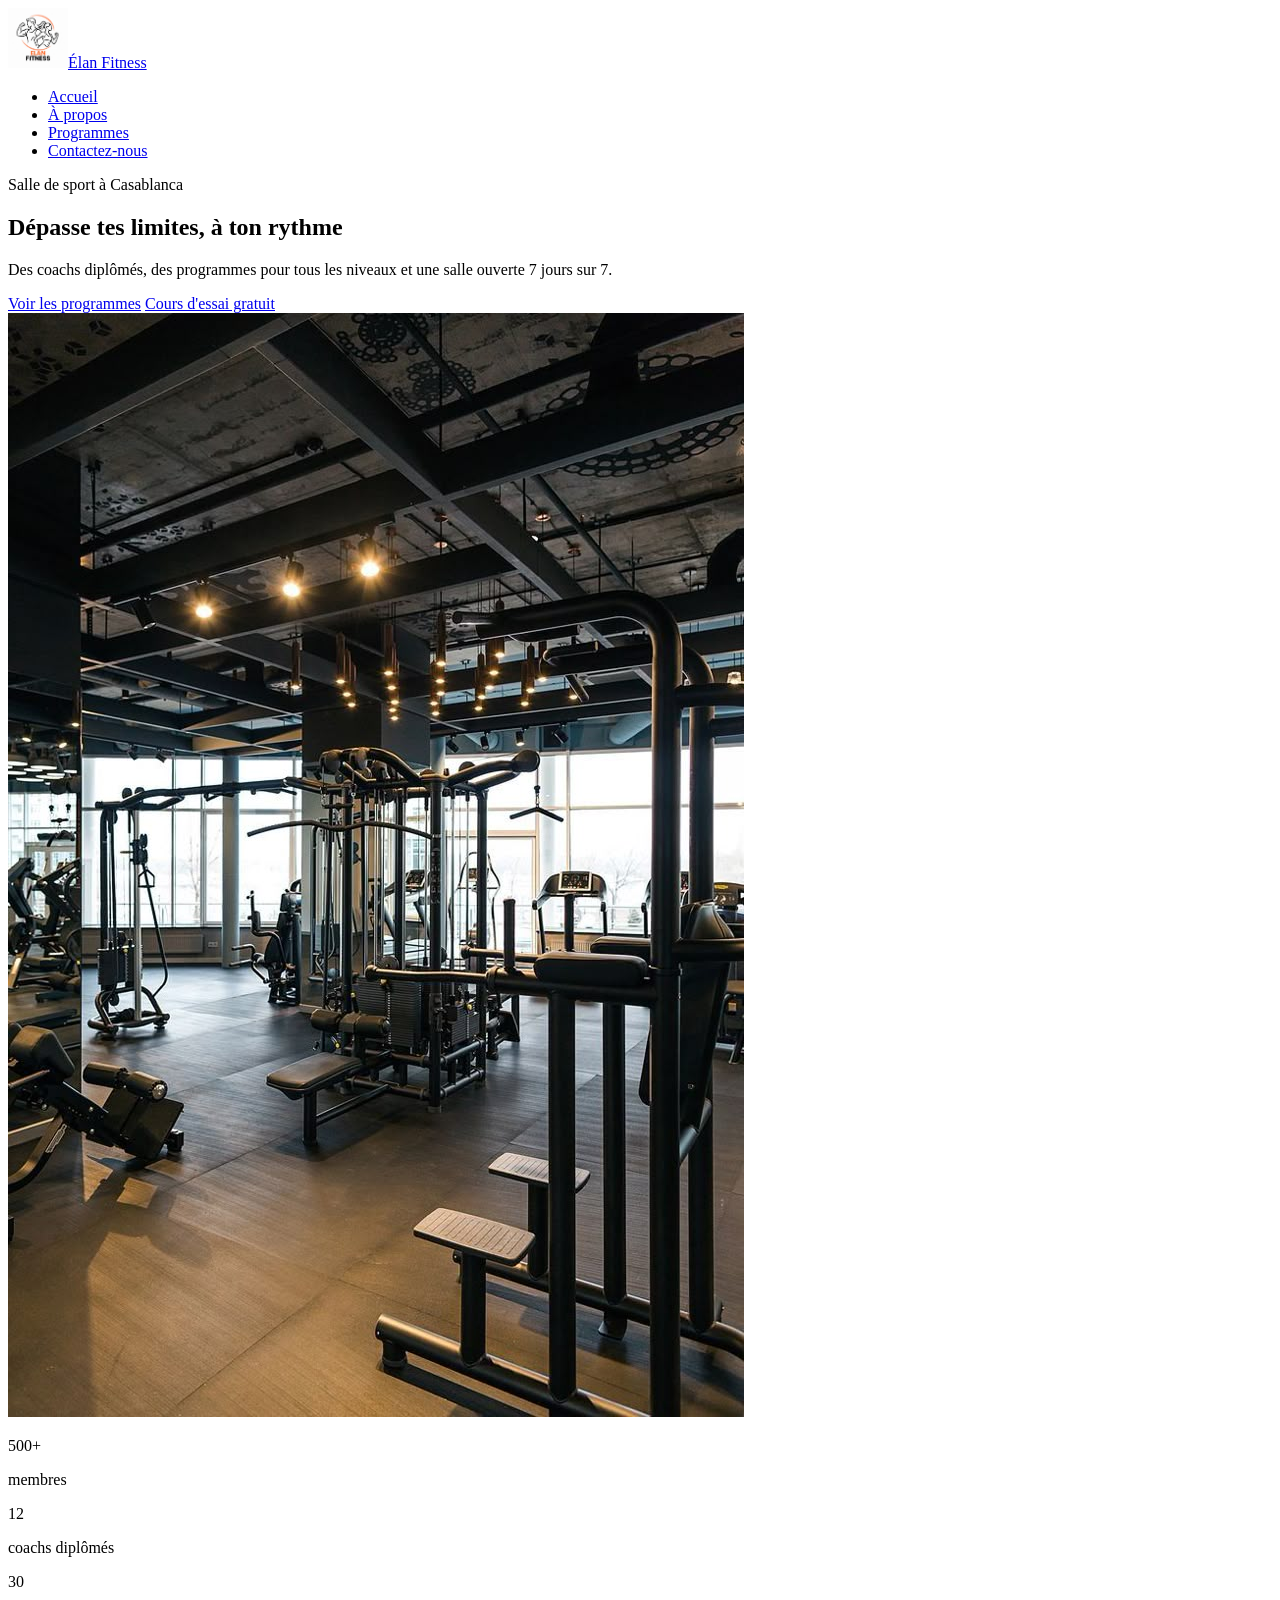
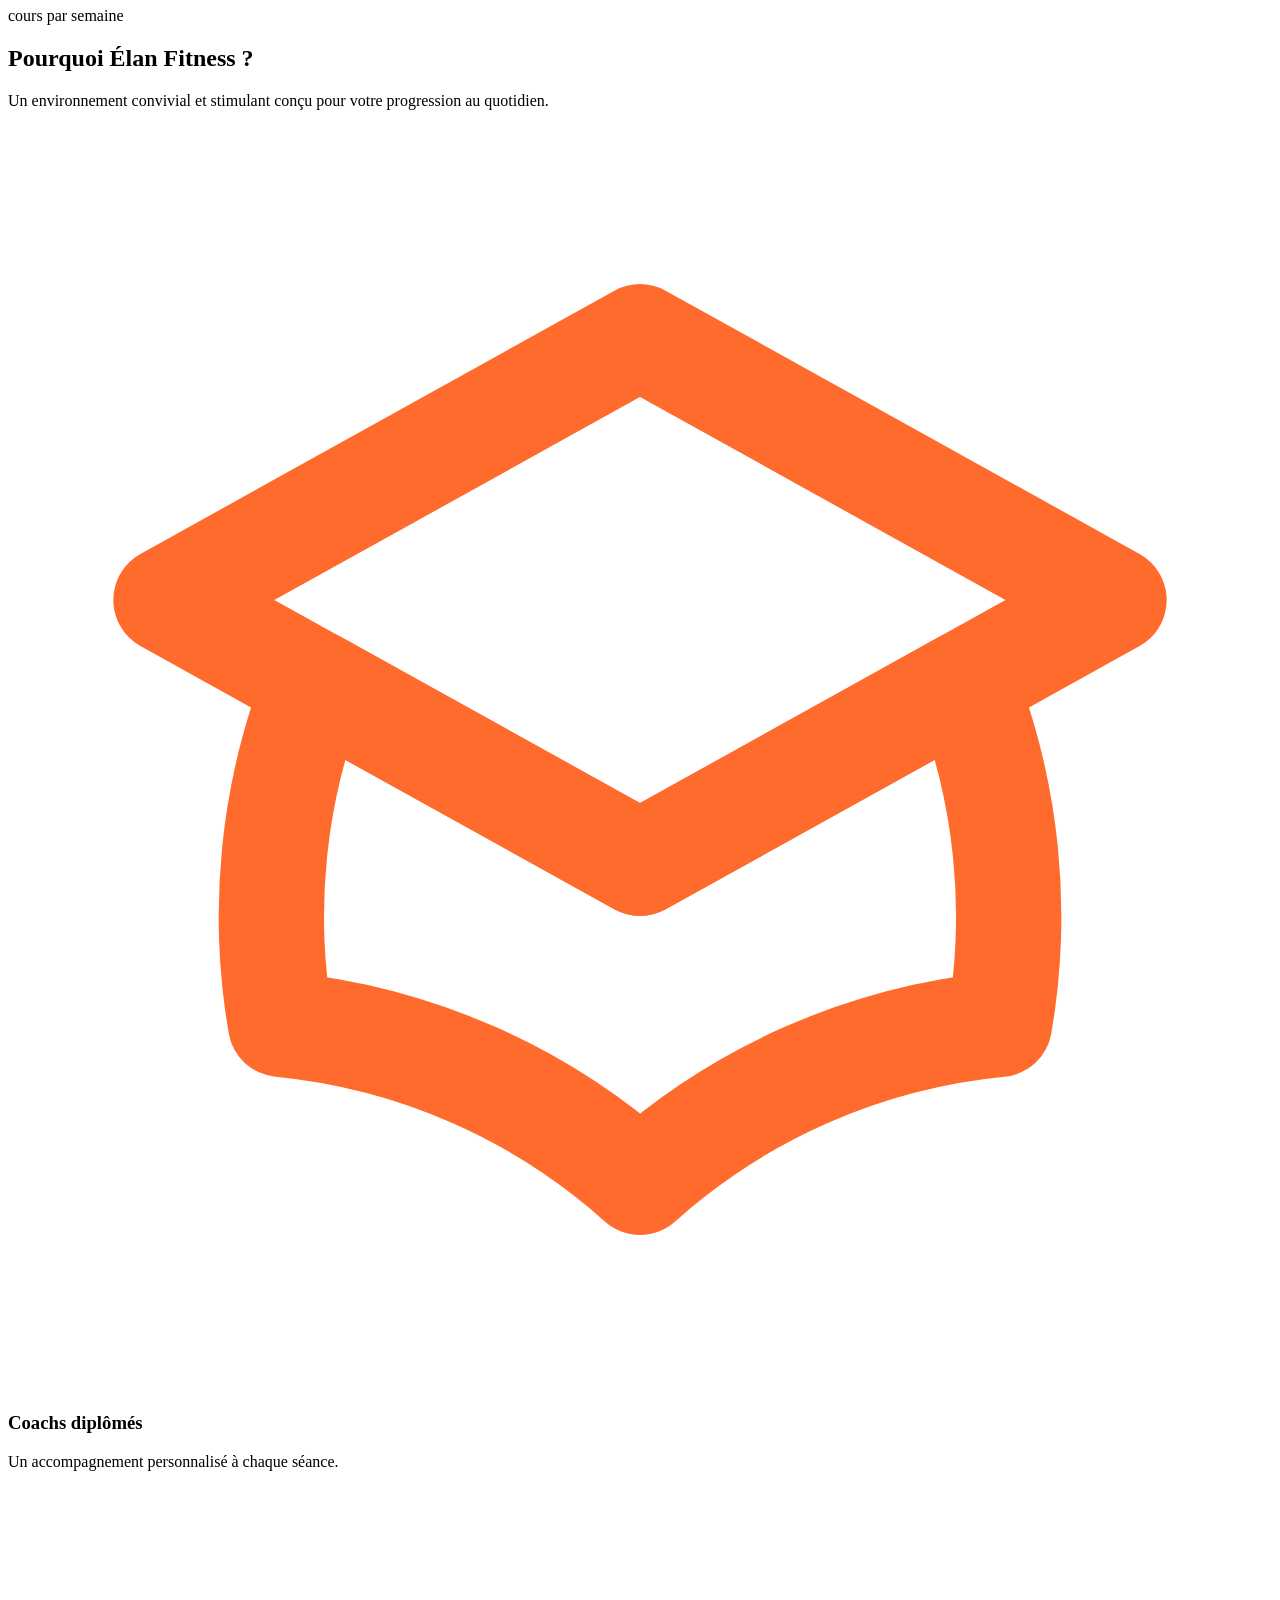
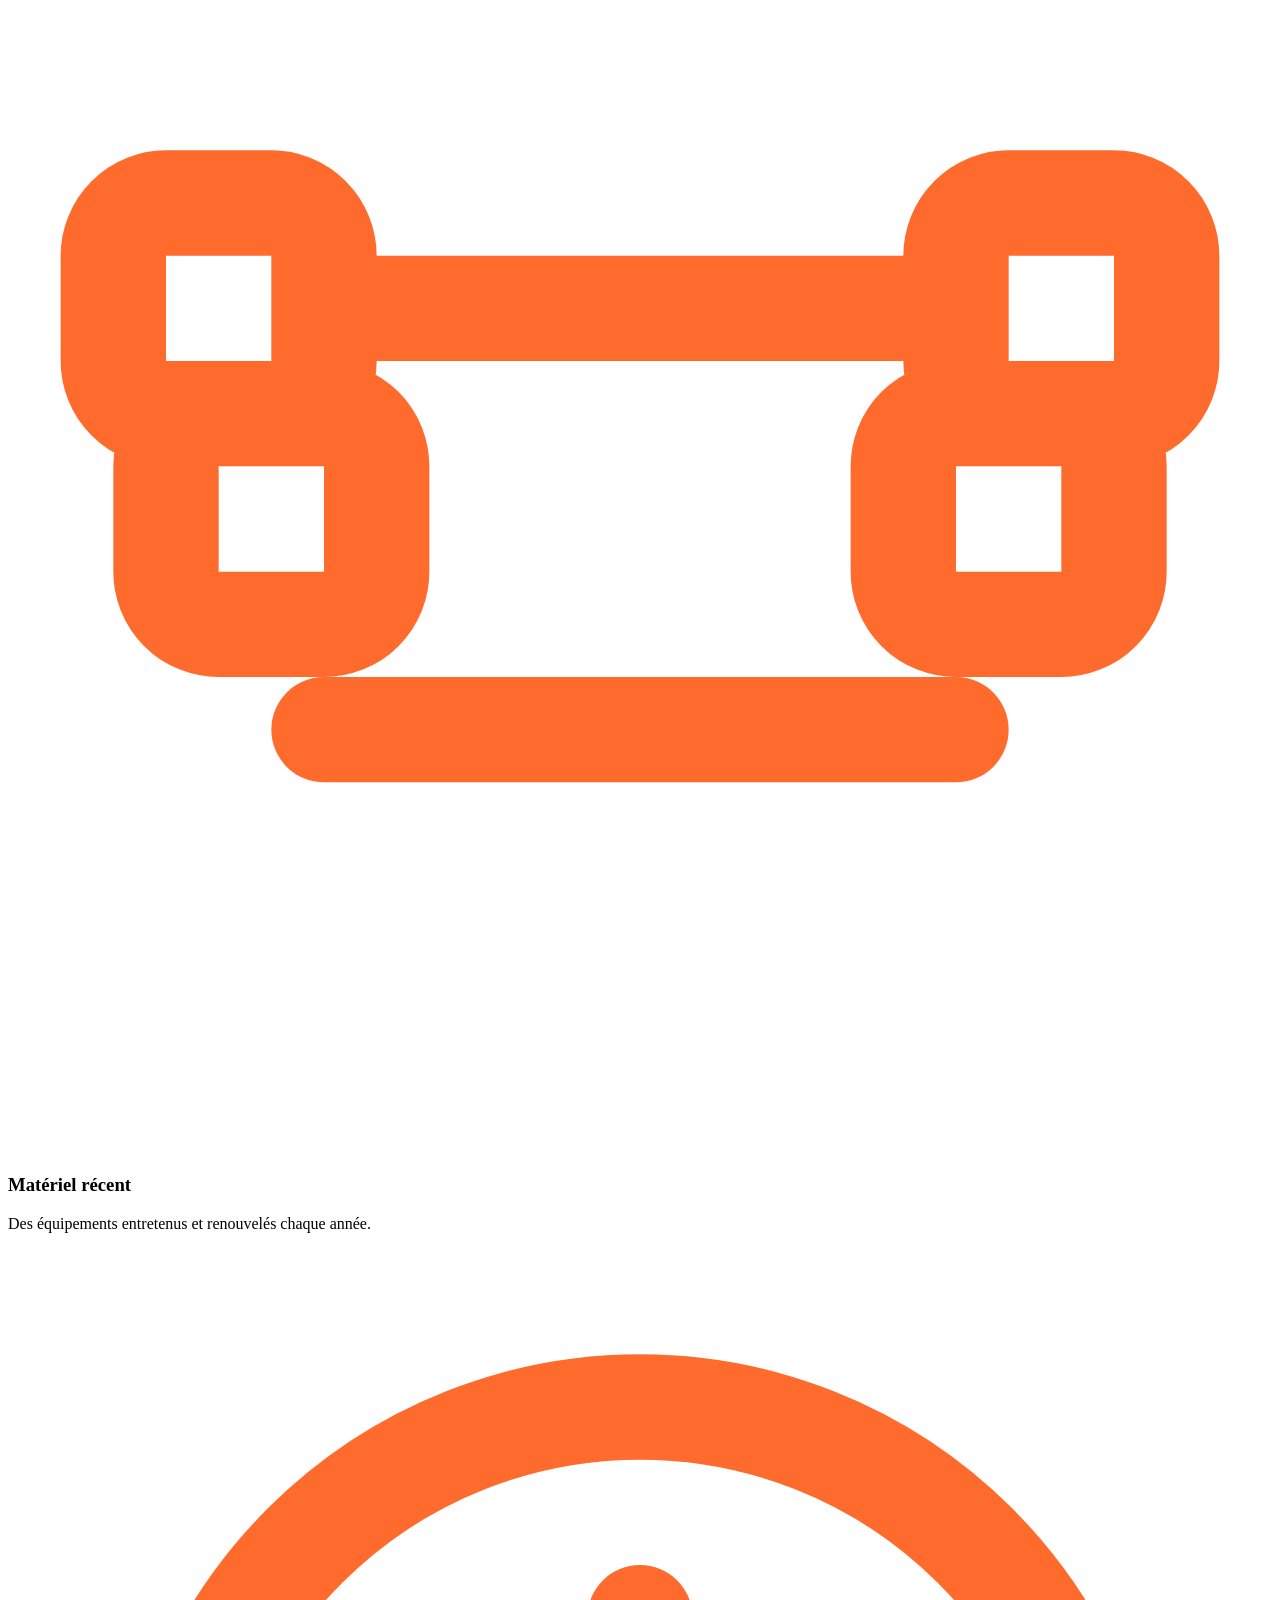
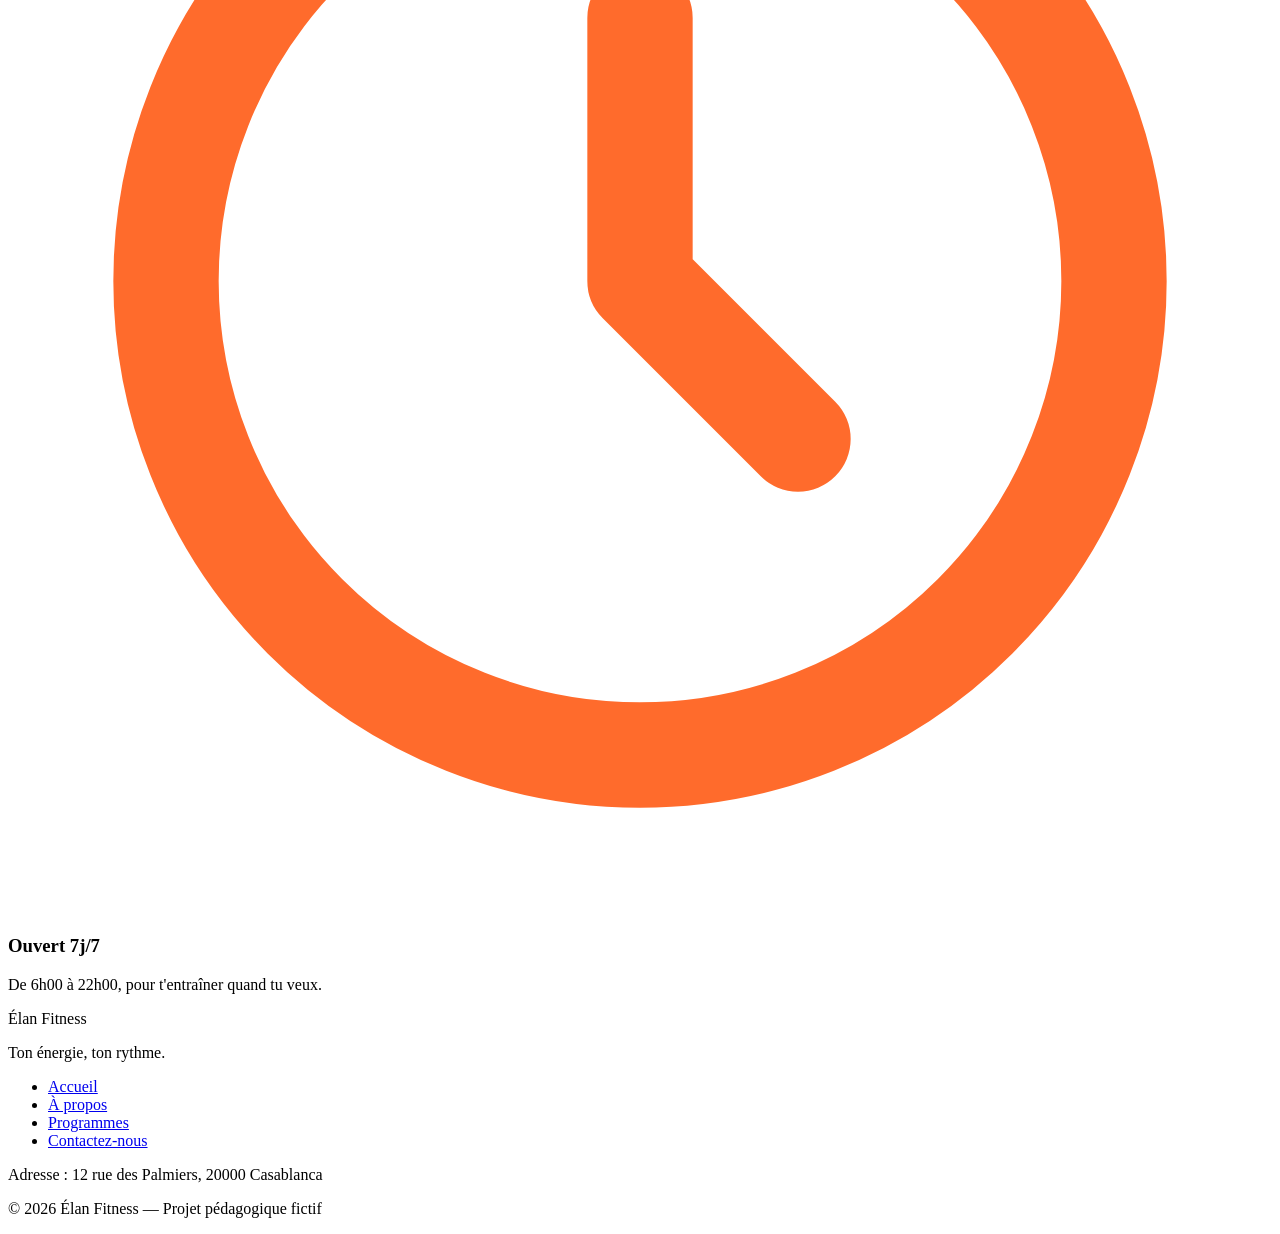
==== commit aa22f4ad: "adding 'contactez-nous' on footer" ====
--- a/index.html
+++ b/index.html
@@ -116,6 +116,7 @@
             <li><a href="index.html">Accueil</a></li>
             <li><a href="propos.html">À propos</a></li>
             <li><a href="programmes.html">Programmes</a></li>
+            <li><a href="contact.html">Contactez-nous</a></li>
           </ul>
         </nav>
       </div>
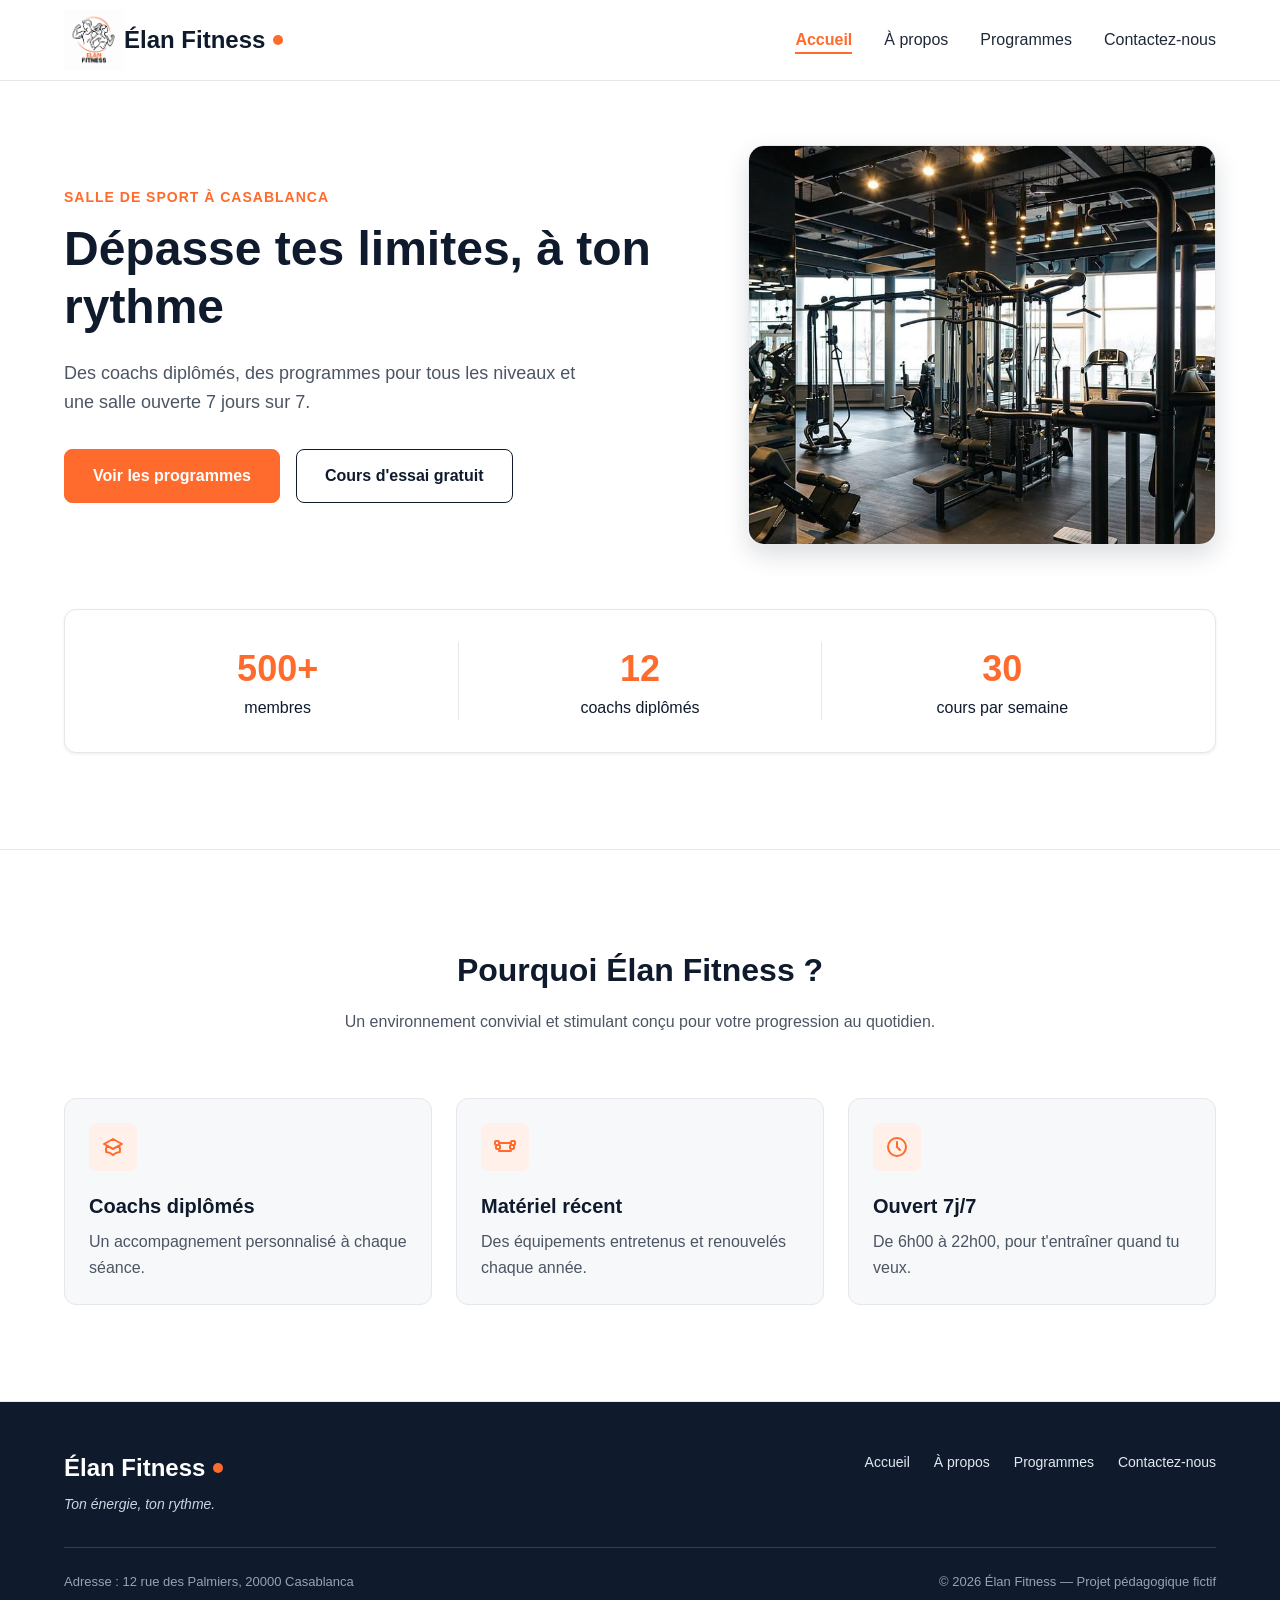
==== commit 52ee0b91: "fix img problem" ====
--- a/index.html
+++ b/index.html
@@ -48,7 +48,7 @@
             </div>
           </div>
 
-          <img class="hero-image" src="img1/img01.jpg" alt="Des personnes s'entraînent dans une salle de sport lumineuse à Casablanca">
+          <img class="hero-image" src="img/img01.jpg" alt="Des personnes s'entraînent dans une salle de sport lumineuse à Casablanca">
         </div>
 
         <div class="chiffres">
--- a/style.css
+++ b/style.css
@@ -0,0 +1,548 @@
+* {
+  box-sizing: border-box;
+  margin: 0;
+  padding: 0;
+}
+
+html {
+  scroll-behavior: smooth;
+}
+
+body {
+  font-family: 'Inter', Arial, sans-serif;
+  font-size: 16px;
+  line-height: 1.5;
+  color: #1F2937;
+  /* background-color:rgba(255, 196, 174, 0.726); */
+  background-color: white;
+}
+
+h1, h2, h3, h4 {
+  font-family: 'Poppins', Arial, sans-serif;
+  color: #0F1B2D;
+}
+
+a {
+  color: inherit;
+  text-decoration: none;
+}
+
+ul {
+  list-style: none;
+}
+
+img {
+  display: block;
+  max-width: 100%;
+}
+
+a:focus-visible,
+button:focus-visible {
+  outline: 3px solid #FF6B2C;
+  outline-offset: 2px;
+}
+
+.conteneur {
+  width: 100%;
+  max-width: 1200px;
+  margin: 0 auto;
+  padding: 0 24px;
+}
+
+.section {
+  padding: 96px 0;
+}
+
+.section-blanche {
+  background-color: #FFFFFF;
+  border-top: 1px solid #E5E7EB;
+  border-bottom: 1px solid #E5E7EB;
+}
+
+.section-titre {
+  max-width: 640px;
+  margin: 0 auto 64px;
+  text-align: center;
+}
+
+.section-titre h2 {
+  font-size: 32px;
+  margin-bottom: 16px;
+}
+
+.section-titre h3 {
+  font-size: 26px;
+  margin-bottom: 12px;
+}
+
+.section-titre p {
+  color: #4B5563;
+}
+
+.sur-titre {
+  font-size: 14px;
+  font-weight: 600;
+  color: #FF6B2C;
+  text-transform: uppercase;
+  letter-spacing: 1px;
+  margin-bottom: 12px;
+}
+
+.bouton {
+  display: inline-block;
+  padding: 14px 28px;
+  border-radius: 8px;
+  font-size: 16px;
+  font-weight: 600;
+  text-align: center;
+  cursor: pointer;
+}
+
+.bouton-principal {
+  background-color: #FF6B2C;
+  border: 1px solid #FF6B2C;
+  color: #FFFFFF;
+}
+
+.bouton-principal:hover {
+  background-color: #F05817;
+}
+
+.bouton-secondaire {
+  background-color: #FFFFFF;
+  border: 1px solid #0F1B2D;
+  color: #0F1B2D;
+}
+
+.bouton-secondaire:hover {
+  background-color: #F3F4F6;
+}
+
+.cartes {
+  display: flex;
+  gap: 24px;
+}
+
+.carte {
+  flex: 1;
+  background-color: #FFFFFF;
+  border: 1px solid #E5E7EB;
+  border-radius: 12px;
+  box-shadow: 0 1px 3px rgba(15, 27, 45, 0.08);
+}
+
+.icone {
+  width: 48px;
+  height: 48px;
+  background-color: #FFF0EA;
+  border-radius: 8px;
+  display: flex;
+  align-items: center;
+  justify-content: center;
+}
+
+.icone img {
+  width: 24px;
+  height: 24px;
+}
+
+.icone-petite {
+  width: 32px;
+  height: 32px;
+  border-radius: 50%;
+}
+
+.icone-petite img {
+  width: 16px;
+  height: 16px;
+}
+
+.en-tete {
+  position: sticky;
+  top: 0;
+  z-index: 10;
+  background-color: #FFFFFF;
+  border-bottom: 1px solid #E5E7EB;
+}
+
+.en-tete-contenu {
+  height: 80px;
+  display: flex;
+  align-items: center;
+  justify-content: space-between;
+}
+
+.logo {
+  display: flex;
+  align-items: center;
+  font-family: 'Poppins', Arial, sans-serif;
+  font-size: 24px;
+  font-weight: 700;
+  color: #0F1B2D;
+}
+
+.logo::after {
+  content: "";
+  width: 10px;
+  height: 10px;
+  margin-left: 8px;
+  background-color: #FF6B2C;
+  border-radius: 50%;
+}
+
+.menu {
+  display: flex;
+  gap: 32px;
+}
+
+.menu a {
+  font-weight: 500;
+  padding-bottom: 4px;
+  border-bottom: 2px solid transparent;
+}
+
+.menu a:hover {
+  color: #FF6B2C;
+}
+
+.menu .lien-actif {
+  color: #FF6B2C;
+  font-weight: 600;
+  border-bottom-color: #FF6B2C;
+}
+
+.hero {
+  padding: 64px 0 96px;
+}
+
+.hero-contenu {
+  display: flex;
+  align-items: center;
+  gap: 32px;
+}
+
+.hero-texte {
+  flex: 7;
+}
+
+.hero-texte h1 {
+  font-size: 48px;
+  font-weight: 800;
+  line-height: 1.2;
+  margin-bottom: 24px;
+}
+
+.hero-description {
+  max-width: 520px;
+  font-size: 18px;
+  line-height: 1.6;
+  color: #4B5563;
+  margin-bottom: 32px;
+}
+
+.boutons {
+  display: flex;
+  flex-wrap: wrap;
+  gap: 16px;
+}
+
+.hero-image {
+  flex: 5;
+  min-width: 0;
+  height: 400px;
+  object-fit: cover;
+  border-radius: 16px;
+  border: 1px solid #E5E7EB;
+  box-shadow: 0 10px 25px rgba(15, 27, 45, 0.15);
+}
+
+.chiffres {
+  display: flex;
+  margin-top: 64px;
+  padding: 32px;
+  background-color: #FFFFFF;
+  border: 1px solid #E5E7EB;
+  border-radius: 12px;
+  box-shadow: 0 1px 3px rgba(15, 27, 45, 0.08);
+}
+
+.chiffre {
+  flex: 1;
+  text-align: center;
+  font-weight: 500;
+  color: #0F1B2D;
+}
+
+.chiffre + .chiffre {
+  border-left: 1px solid #E5E7EB;
+}
+
+.chiffre-nombre {
+  font-family: 'Poppins', Arial, sans-serif;
+  font-size: 36px;
+  font-weight: 800;
+  color: #FF6B2C;
+}
+
+.carte-avantage {
+  padding: 24px;
+  background-color: #F7F8FA;
+  box-shadow: none;
+}
+
+.carte-avantage .icone {
+  margin-bottom: 20px;
+}
+
+.carte-avantage h3 {
+  font-size: 20px;
+  margin-bottom: 8px;
+}
+
+.carte-avantage p {
+  color: #4B5563;
+  line-height: 1.6;
+}
+
+.apropos-contenu {
+  display: flex;
+  align-items: center;
+  gap: 64px;
+}
+
+.apropos-texte {
+  flex: 7;
+}
+
+.apropos-texte h2 {
+  font-size: 36px;
+  line-height: 1.2;
+  margin-bottom: 20px;
+}
+
+.apropos-texte p {
+  color: #4B5563;
+  line-height: 1.7;
+  margin-bottom: 16px;
+}
+
+.valeurs {
+  display: flex;
+  gap: 16px;
+  margin-top: 32px;
+}
+
+.valeur {
+  flex: 1;
+  display: flex;
+  align-items: center;
+  gap: 12px;
+  padding: 12px 16px;
+  background-color: #FFFFFF;
+  border: 1px solid #E5E7EB;
+  border-radius: 12px;
+  font-family: 'Poppins', Arial, sans-serif;
+  font-size: 14px;
+  font-weight: 600;
+  color: #0F1B2D;
+}
+
+.apropos-image {
+  flex: 5;
+  min-width: 0;
+  height: 360px;
+  object-fit: cover;
+  border-radius: 16px;
+  box-shadow: 0 10px 25px rgba(15, 27, 45, 0.15);
+}
+
+.carte-programme {
+  display: flex;
+  flex-direction: column;
+  overflow: hidden;
+}
+
+.carte-programme > img {
+  width: 100%;
+  height: 200px;
+  object-fit: cover;
+}
+
+.programme-corps {
+  flex: 1;
+  display: flex;
+  flex-direction: column;
+  padding: 20px;
+}
+
+.programme-corps h3 {
+  font-size: 20px;
+  margin-bottom: 8px;
+}
+
+.programme-corps p {
+  font-size: 15px;
+  color: #4B5563;
+}
+
+.etiquette {
+  align-self: flex-start;
+  padding: 4px 10px;
+  margin-bottom: 12px;
+  border-radius: 6px;
+  font-size: 12px;
+  font-weight: 600;
+}
+
+.etiquette-orange {
+  background-color: #FFEDE5;
+  color: #C2410C;
+}
+
+.etiquette-bleue {
+  background-color: #DBEAFE;
+  color: #1D4ED8;
+}
+
+.etiquette-verte {
+  background-color: #D1FAE5;
+  color: #047857;
+}
+
+.programme-corps .duree {
+  display: flex;
+  align-items: center;
+  gap: 8px;
+  margin-top: auto;
+  padding-top: 16px;
+  border-top: 1px solid #E5E7EB;
+  font-size: 13px;
+  font-weight: 600;
+  color: #0F1B2D;
+}
+
+.programme-corps h3 + p {
+  margin-bottom: 16px;
+}
+
+.duree img {
+  width: 16px;
+  height: 16px;
+}
+
+.formules {
+  margin-top: 96px;
+}
+
+.formule {
+  position: relative;
+  display: flex;
+  flex-direction: column;
+  padding: 28px;
+}
+
+.formule h4 {
+  font-size: 20px;
+}
+
+.prix {
+  margin: 8px 0 16px;
+  font-family: 'Poppins', Arial, sans-serif;
+  font-size: 30px;
+  font-weight: 800;
+  color: #FF6B2C;
+}
+
+.prix span {
+  font-family: 'Inter', Arial, sans-serif;
+  font-size: 16px;
+  font-weight: 500;
+  color: #4B5563;
+}
+
+.prix-note {
+  margin: -8px 0 16px;
+  font-size: 13px;
+  color: #4B5563;
+}
+
+.formule-liste {
+  flex: 1;
+  margin-bottom: 24px;
+}
+
+.formule-liste li {
+  padding-left: 28px;
+  margin-bottom: 12px;
+  font-size: 15px;
+  background-image: url('img/icone-check.svg');
+  background-repeat: no-repeat;
+  background-position: left center;
+  background-size: 16px;
+}
+
+.formule .bouton {
+  display: block;
+}
+
+.formule-populaire {
+  border: 2px solid #FF6B2C;
+  box-shadow: 0 10px 25px rgba(255, 107, 44, 0.2);
+}
+
+.badge-populaire {
+  position: absolute;
+  top: -14px;
+  left: 50%;
+  transform: translateX(-50%);
+  padding: 4px 14px;
+  background-color: #FF6B2C;
+  border-radius: 999px;
+  font-size: 12px;
+  font-weight: 700;
+  text-transform: uppercase;
+  color: #FFFFFF;
+}
+
+.pied-de-page {
+  padding: 48px 0 32px;
+  background-color: #0F1B2D;
+  color: #FFFFFF;
+}
+
+.pied-haut {
+  display: flex;
+  justify-content: space-between;
+  align-items: flex-start;
+  padding-bottom: 32px;
+  border-bottom: 1px solid rgba(255, 255, 255, 0.15);
+}
+
+.logo-clair {
+  color: #FFFFFF;
+}
+
+.slogan {
+  margin-top: 8px;
+  font-size: 14px;
+  font-style: italic;
+  color: #CBD5E1;
+}
+
+.menu-pied {
+  gap: 24px;
+}
+
+.menu-pied a {
+  font-size: 14px;
+  font-weight: 400;
+  color: #E2E8F0;
+}
+
+.pied-bas {
+  display: flex;
+  justify-content: space-between;
+  margin-top: 24px;
+  font-size: 13px;
+  color: #94A3B8;
+}
